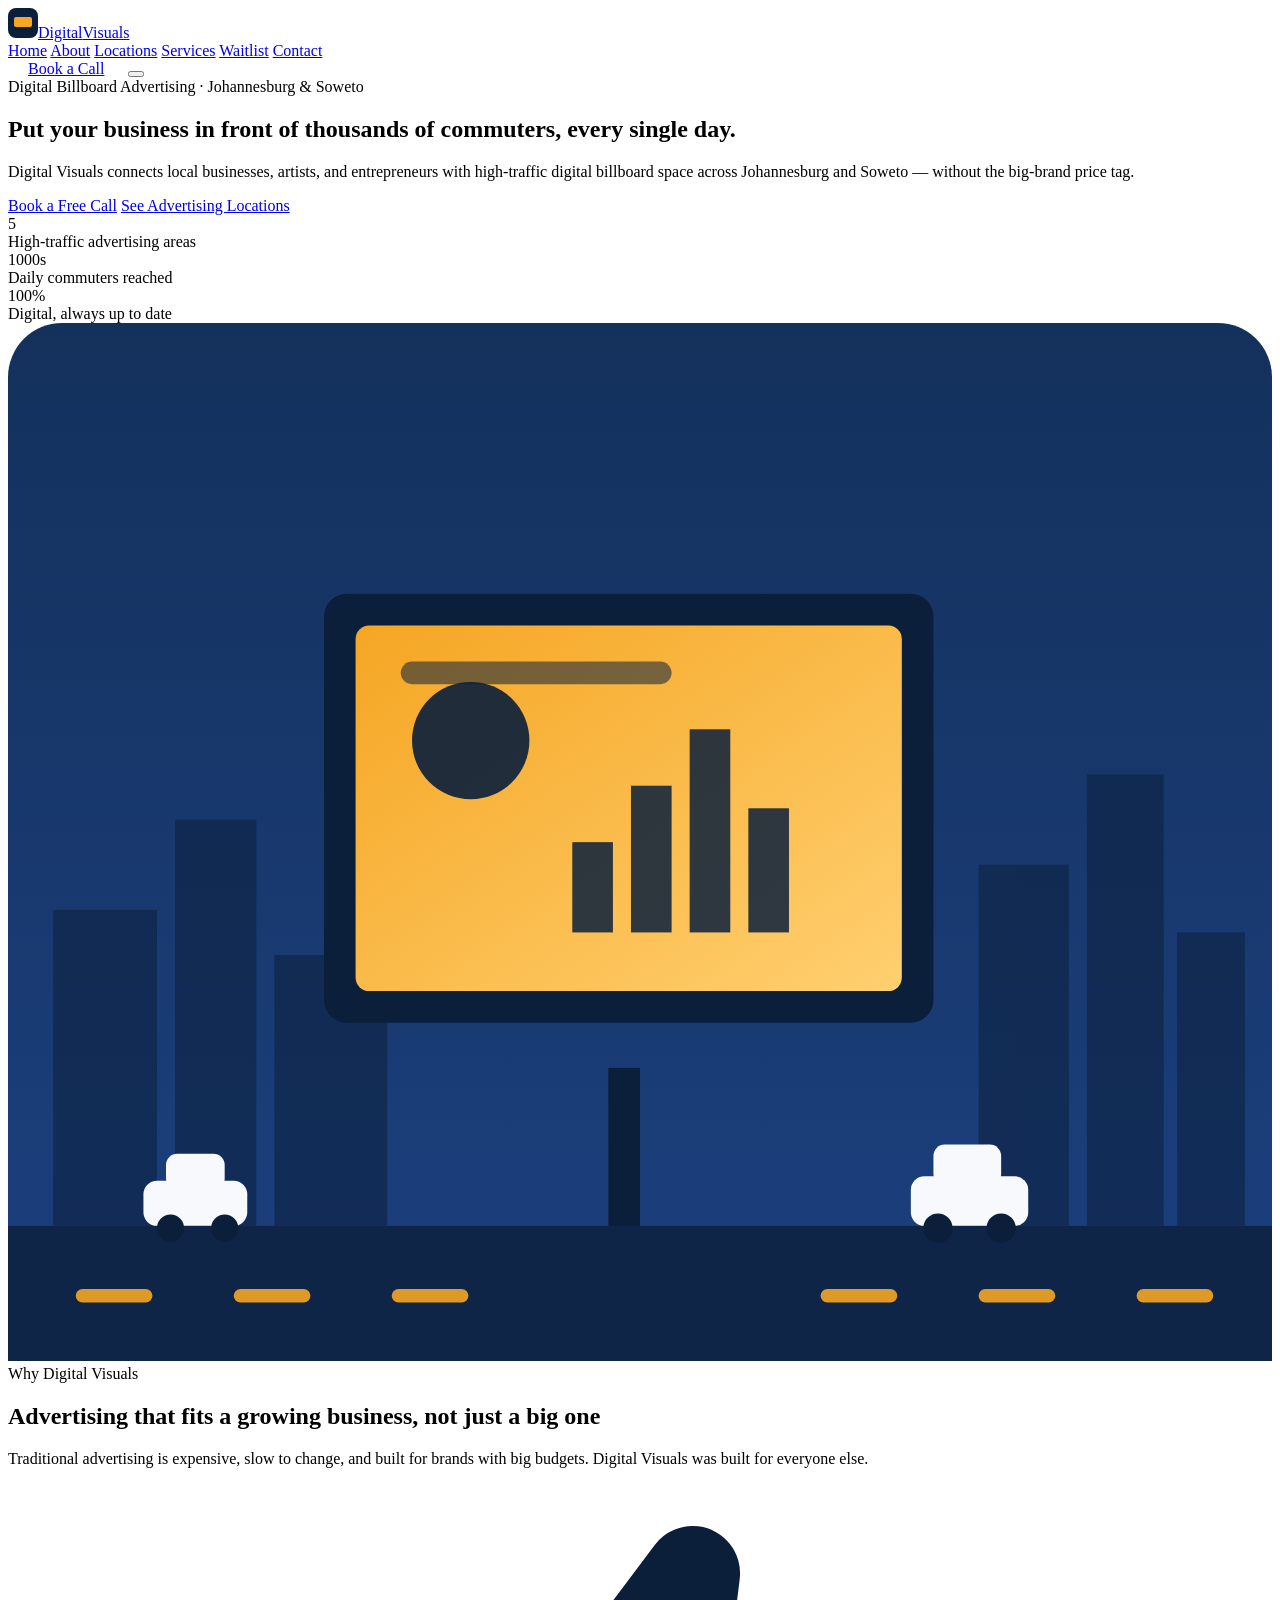
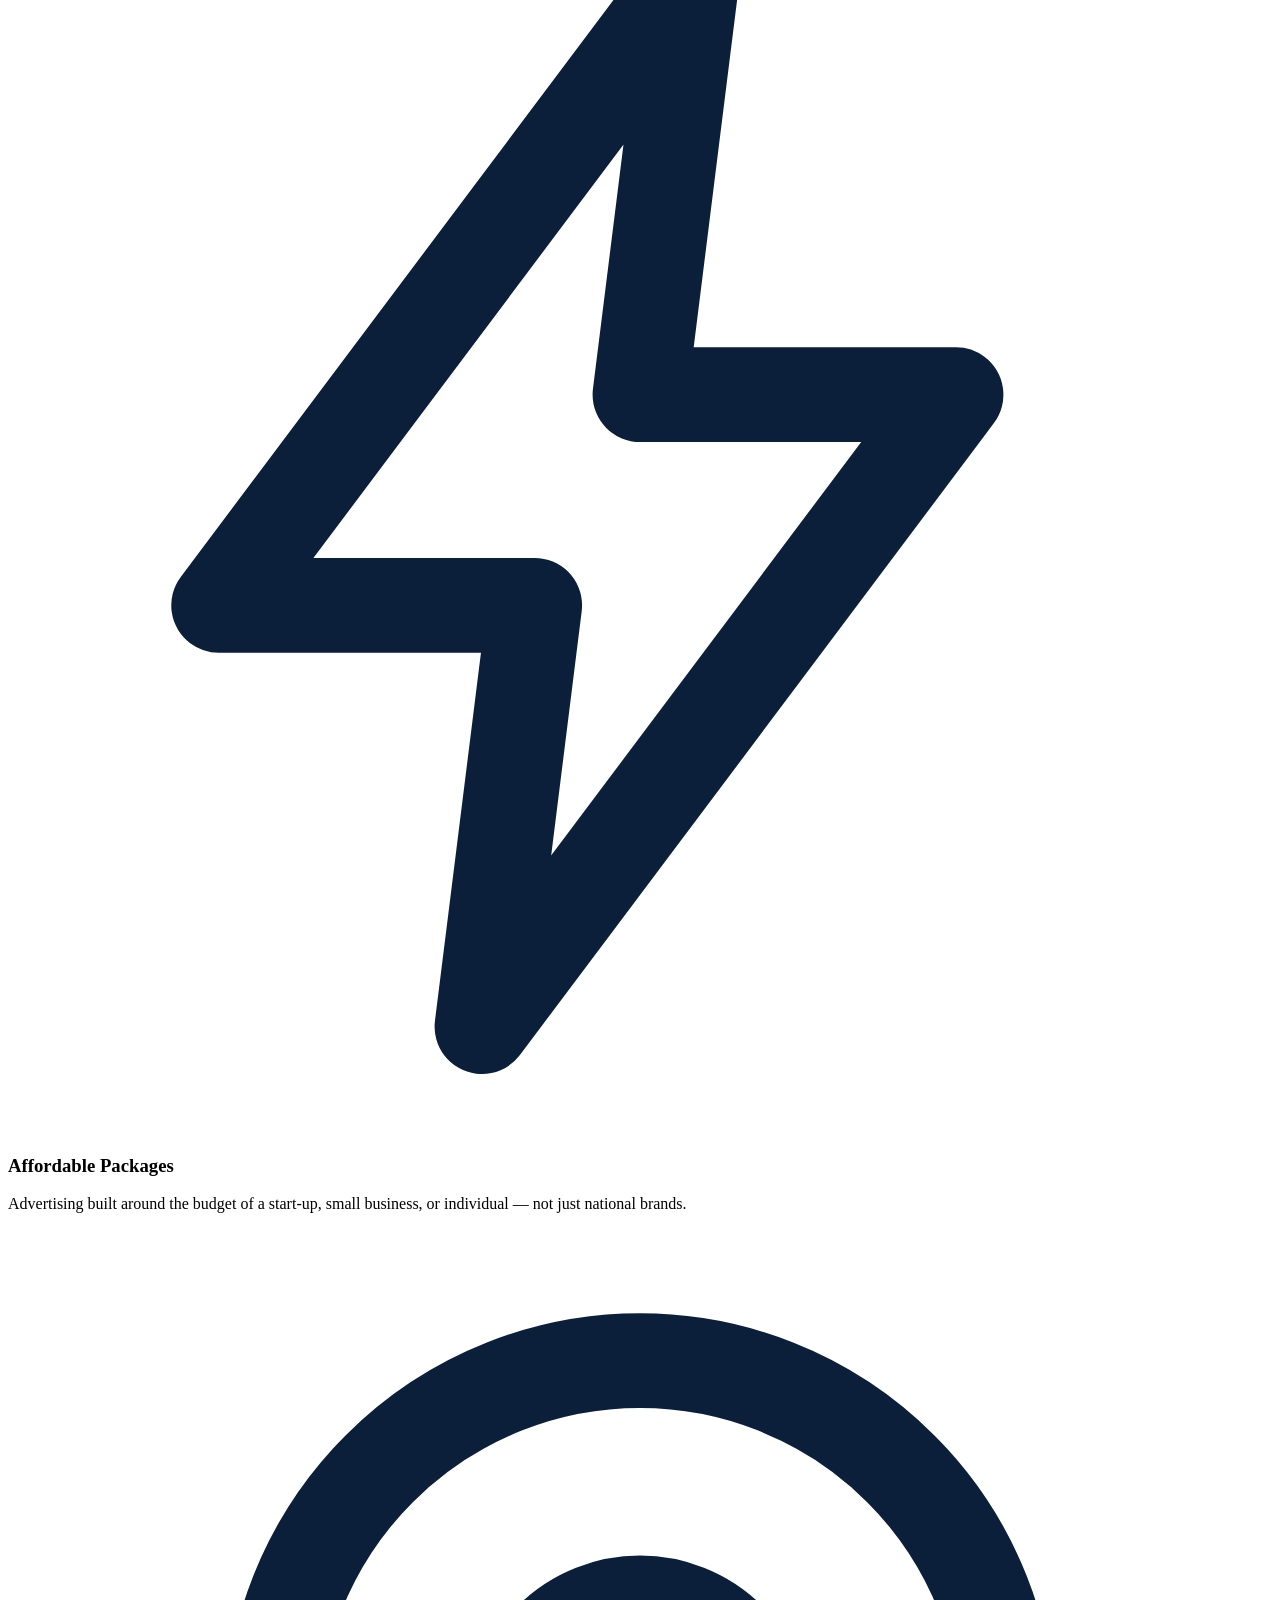
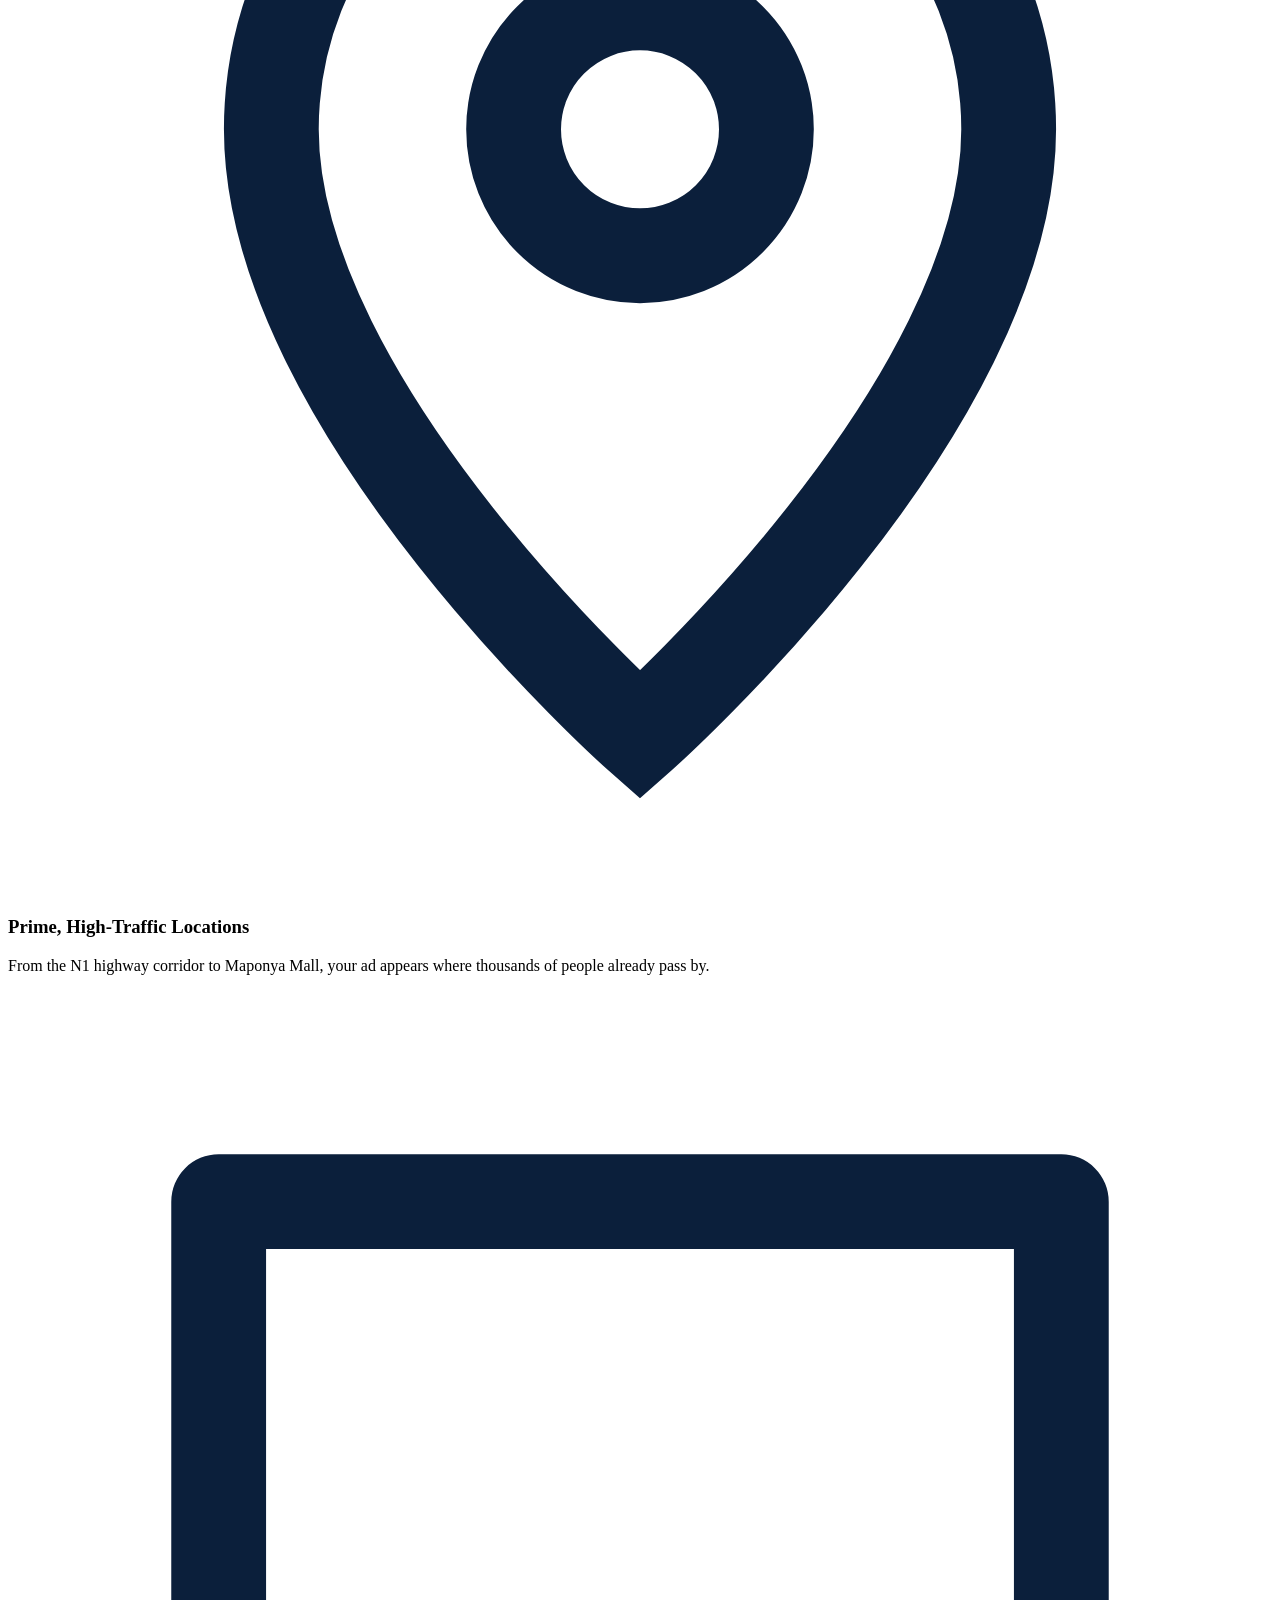
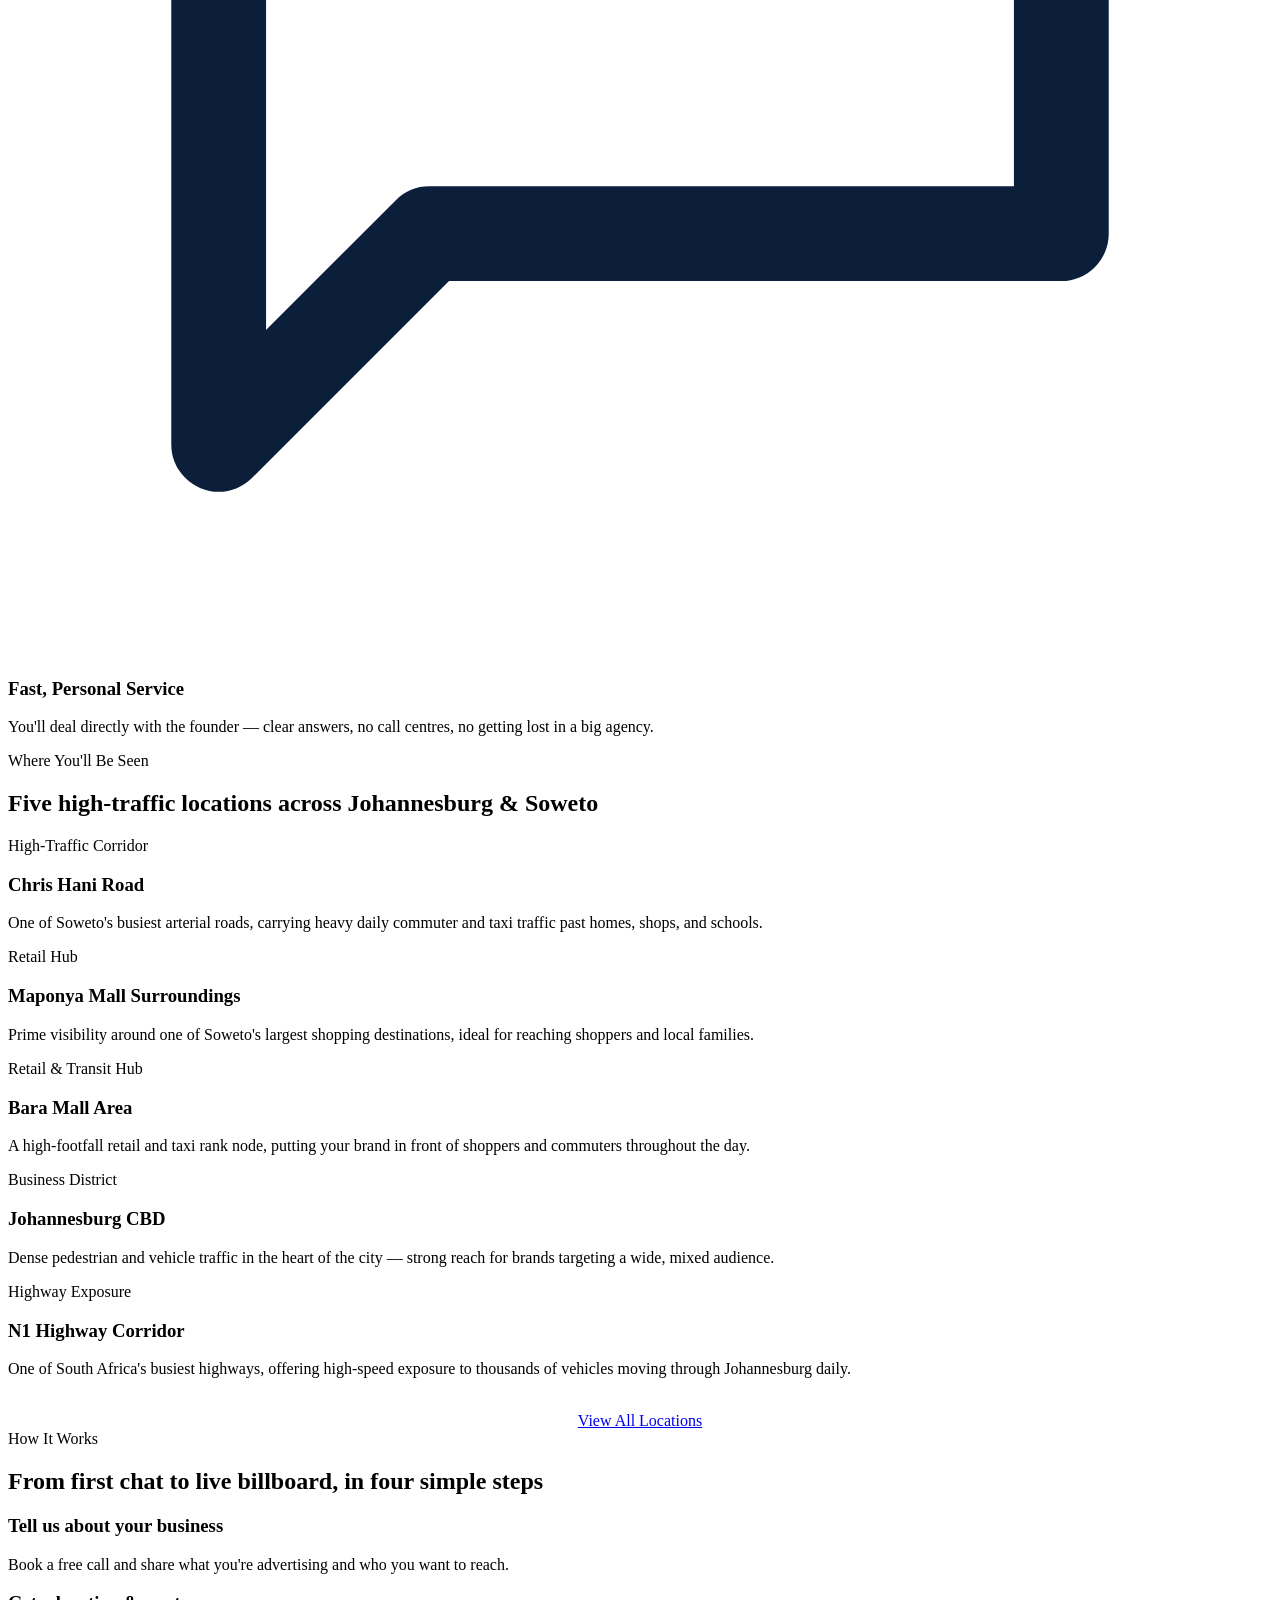
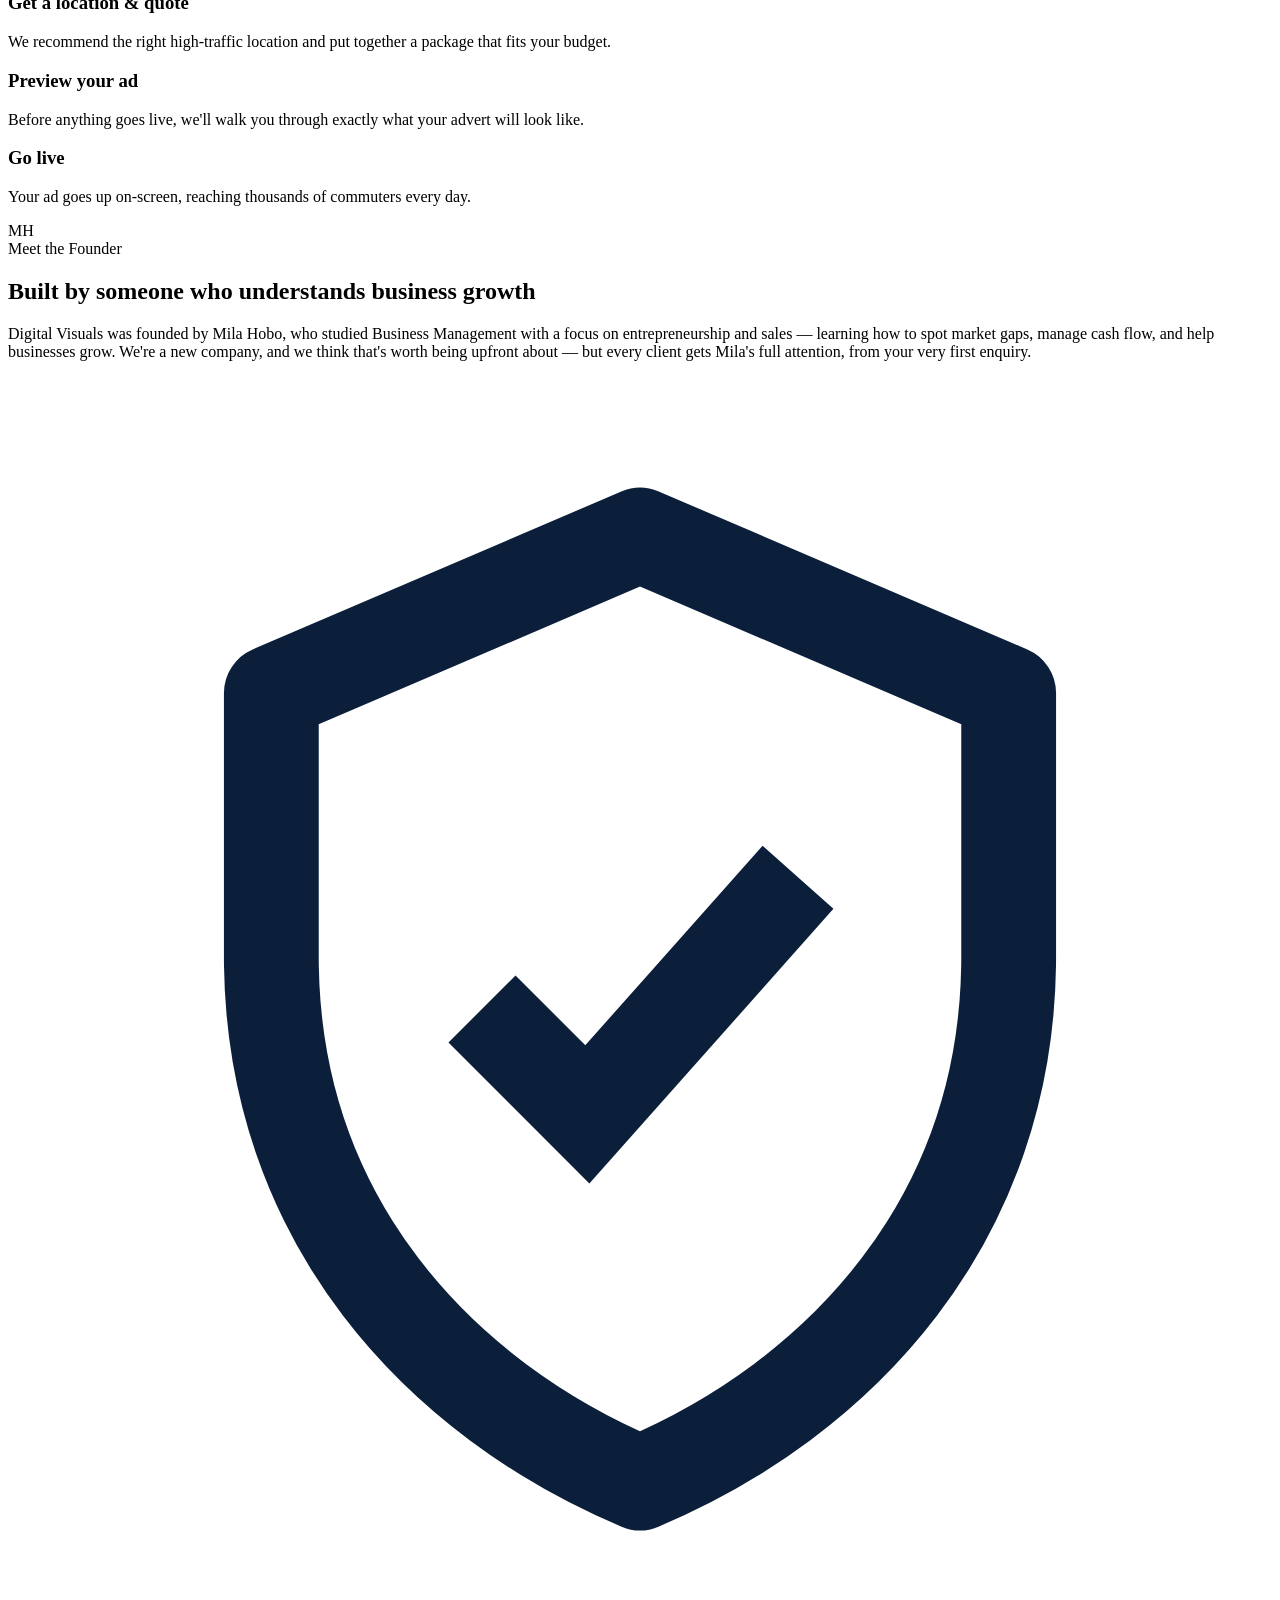
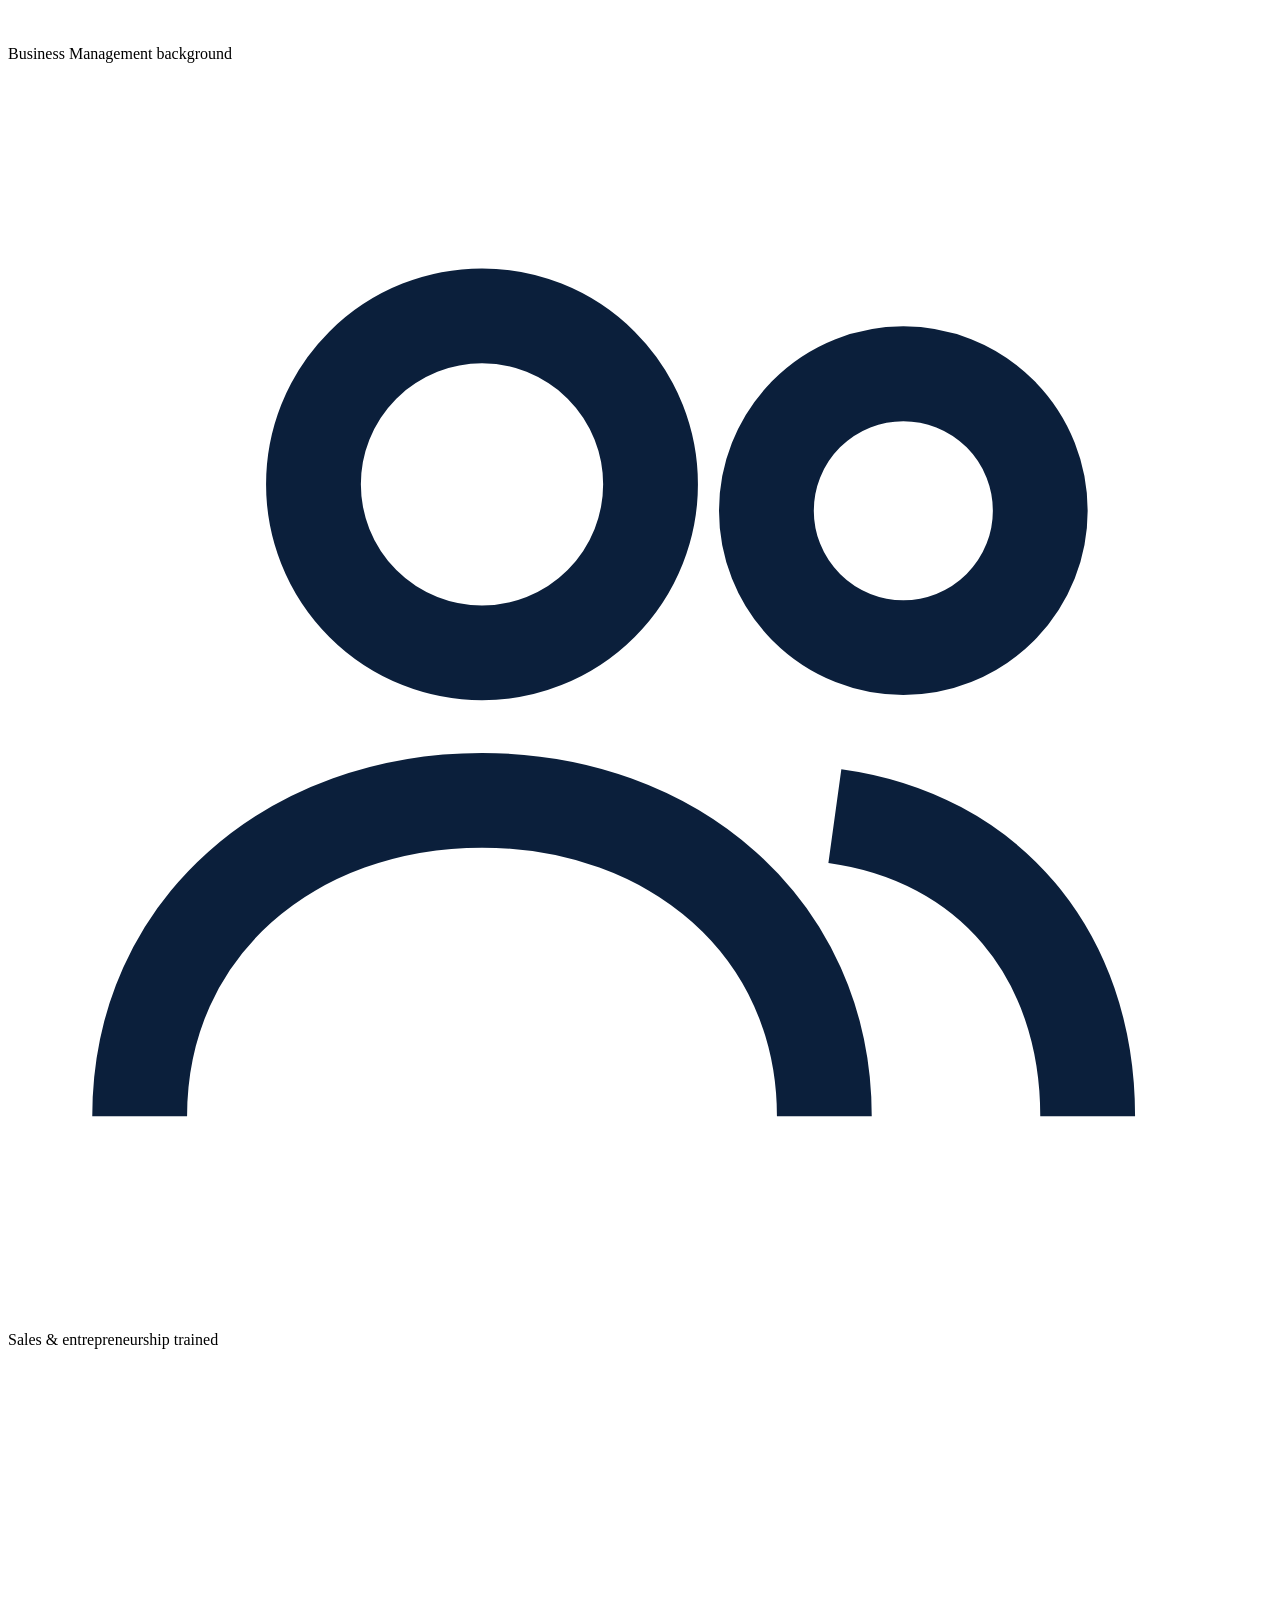
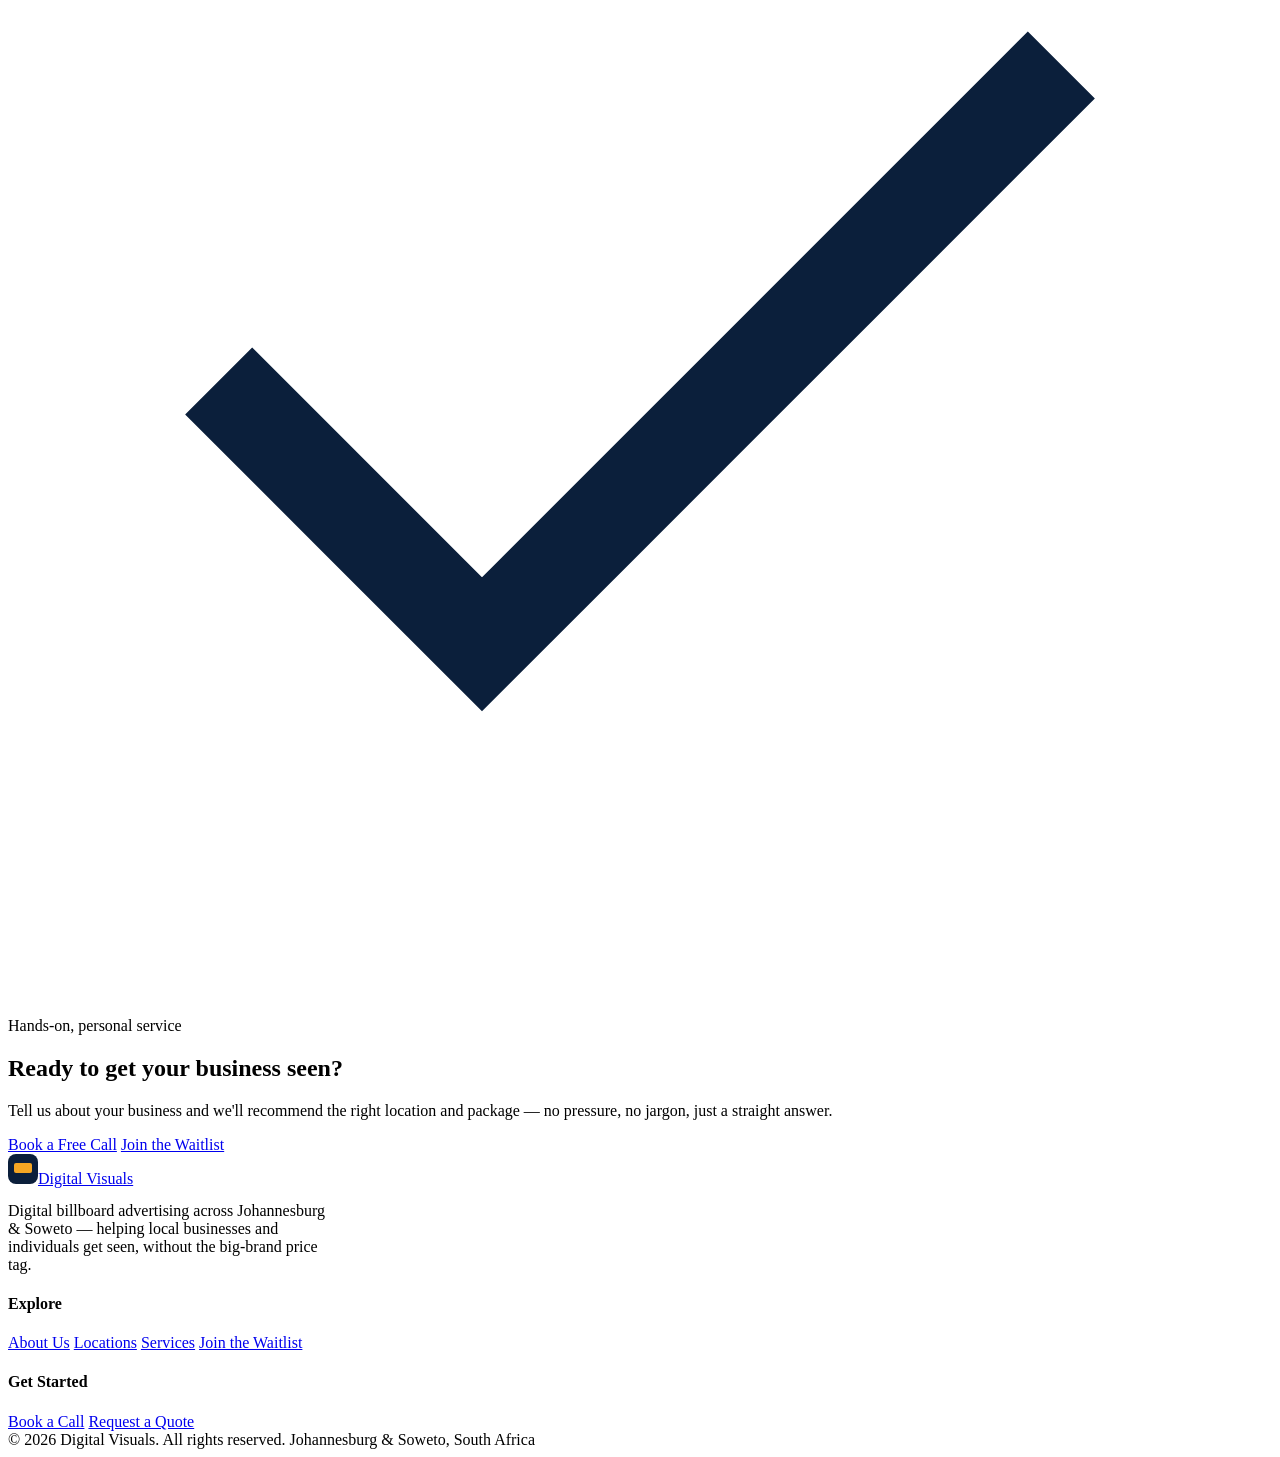
==== index.html @ 56a500f0 "Add files via upload" ====
<!DOCTYPE html>
<html lang="en">
<head>
<meta charset="UTF-8" />
<meta name="viewport" content="width=device-width, initial-scale=1.0" />
<title>Digital Visuals | Digital Billboard Advertising in Johannesburg & Soweto</title>
<meta name="description" content="Digital Visuals connects local businesses, artists, and entrepreneurs with high-traffic digital billboard advertising across Johannesburg and Soweto — at prices that make sense for a business just starting out." />
<meta property="og:title" content="Digital Visuals | Digital Billboard Advertising in Johannesburg & Soweto" />
<meta property="og:description" content="Digital Visuals connects local businesses, artists, and entrepreneurs with high-traffic digital billboard advertising across Johannesburg and Soweto — at prices that make sense for a business just starting out." />
<link rel="preconnect" href="https://fonts.googleapis.com">
<link rel="preconnect" href="https://fonts.gstatic.com" crossorigin>
<link href="https://fonts.googleapis.com/css2?family=Inter:wght@400;500;600;700&family=Poppins:wght@600;700&display=swap" rel="stylesheet">
<link rel="stylesheet" href="assets/style.css" />
<link rel="icon" href="data:image/svg+xml,%3Csvg%20xmlns%3D%22http%3A%2F%2Fwww.w3.org%2F2000%2Fsvg%22%20viewBox%3D%220%200%2030%2030%22%3E%3Crect%20width%3D%2230%22%20height%3D%2230%22%20rx%3D%228%22%20fill%3D%22%25230b1f3b%22%2F%3E%3Crect%20x%3D%226%22%20y%3D%229%22%20width%3D%2218%22%20height%3D%2210%22%20rx%3D%222%22%20fill%3D%22%2523f5a623%22%2F%3E%3C%2Fsvg%3E" />
</head>
<body>

<header class="site-header">
  <div class="nav-wrap">
    <a href="index.html" class="logo"><svg width="30" height="30" viewBox="0 0 30 30" fill="none"><rect width="30" height="30" rx="8" fill="#0b1f3b"/><rect x="6" y="9" width="18" height="10" rx="2" fill="#f5a623"/><rect x="12" y="21" width="6" height="2.4" rx="1.2" fill="#0b1f3b"/></svg><span class="logo-word">Digital<span>Visuals</span></span></a>
    <nav class="main-nav">
      <a href="index.html" class="active">Home</a>
<a href="about.html">About</a>
<a href="locations.html">Locations</a>
<a href="services.html">Services</a>
<a href="reserve.html">Waitlist</a>
<a href="contact.html">Contact</a>
    </nav>
    <div class="nav-cta">
      <a href="contact.html" class="btn btn-navy btn-primary-desktop" style="padding:10px 20px;">Book a Call</a>
      <button class="nav-toggle" aria-label="Toggle menu"><span></span><span></span><span></span></button>
    </div>
  </div>
</header>

<section class="hero container">
  <div>
    <span class="eyebrow">Digital Billboard Advertising · Johannesburg &amp; Soweto</span>
    <h1>Put your business in front of thousands of commuters, every single day.</h1>
    <p class="lead">Digital Visuals connects local businesses, artists, and entrepreneurs with high-traffic digital billboard space across Johannesburg and Soweto — without the big-brand price tag.</p>
    <div class="btn-row">
      <a href="contact.html" class="btn btn-primary">Book a Free Call</a>
      <a href="locations.html" class="btn btn-navy">See Advertising Locations</a>
    </div>
    <div class="stat-row">
      <div class="stat"><div class="num">5</div><div class="label">High-traffic advertising areas</div></div>
      <div class="stat"><div class="num">1000s</div><div class="label">Daily commuters reached</div></div>
      <div class="stat"><div class="num">100%</div><div class="label">Digital, always up to date</div></div>
    </div>
  </div>
  <div class="hero-art">
<svg viewBox="0 0 560 460" xmlns="http://www.w3.org/2000/svg" role="img" aria-label="Illustration of a digital billboard beside a city road">
  <defs>
    <linearGradient id="sky" x1="0" y1="0" x2="0" y2="1">
      <stop offset="0%" stop-color="#14315c"/>
      <stop offset="100%" stop-color="#1c4080"/>
    </linearGradient>
    <linearGradient id="screen" x1="0" y1="0" x2="1" y2="1">
      <stop offset="0%" stop-color="#f5a623"/>
      <stop offset="100%" stop-color="#ffcf70"/>
    </linearGradient>
  </defs>
  <rect x="0" y="0" width="560" height="460" rx="24" fill="url(#sky)"/>
  <!-- skyline -->
  <g opacity="0.55" fill="#0b1f3b">
    <rect x="20" y="260" width="46" height="140"/>
    <rect x="74" y="220" width="36" height="180"/>
    <rect x="118" y="280" width="50" height="120"/>
    <rect x="430" y="240" width="40" height="160"/>
    <rect x="478" y="200" width="34" height="200"/>
    <rect x="518" y="270" width="30" height="130"/>
  </g>
  <!-- billboard pole -->
  <rect x="266" y="330" width="14" height="90" fill="#0b1f3b"/>
  <rect x="235" y="410" width="90" height="14" rx="4" fill="#0b1f3b"/>
  <!-- billboard frame -->
  <rect x="140" y="120" width="270" height="190" rx="10" fill="#0b1f3b"/>
  <rect x="154" y="134" width="242" height="162" rx="6" fill="url(#screen)"/>
  <!-- billboard content: simple bar chart + dot to suggest an ad -->
  <g>
    <circle cx="205" cy="185" r="26" fill="#0b1f3b" opacity="0.9"/>
    <rect x="250" y="230" width="18" height="40" fill="#0b1f3b" opacity="0.85"/>
    <rect x="276" y="205" width="18" height="65" fill="#0b1f3b" opacity="0.85"/>
    <rect x="302" y="180" width="18" height="90" fill="#0b1f3b" opacity="0.85"/>
    <rect x="328" y="215" width="18" height="55" fill="#0b1f3b" opacity="0.85"/>
    <rect x="174" y="150" width="120" height="10" rx="5" fill="#0b1f3b" opacity="0.55"/>
  </g>
  <!-- road -->
  <rect x="0" y="400" width="560" height="60" fill="#0e2547"/>
  <g fill="#f5a623" opacity="0.9">
    <rect x="30" y="428" width="34" height="6" rx="3"/>
    <rect x="100" y="428" width="34" height="6" rx="3"/>
    <rect x="170" y="428" width="34" height="6" rx="3"/>
    <rect x="360" y="428" width="34" height="6" rx="3"/>
    <rect x="430" y="428" width="34" height="6" rx="3"/>
    <rect x="500" y="428" width="34" height="6" rx="3"/>
  </g>
  <!-- cars -->
  <g fill="#f7f9fc">
    <rect x="60" y="380" width="46" height="20" rx="6"/>
    <rect x="70" y="368" width="26" height="16" rx="5"/>
    <circle cx="72" cy="401" r="6" fill="#0b1f3b"/>
    <circle cx="96" cy="401" r="6" fill="#0b1f3b"/>
  </g>
  <g fill="#f7f9fc">
    <rect x="400" y="378" width="52" height="22" rx="6"/>
    <rect x="410" y="364" width="30" height="18" rx="5"/>
    <circle cx="412" cy="401" r="6.5" fill="#0b1f3b"/>
    <circle cx="440" cy="401" r="6.5" fill="#0b1f3b"/>
  </g>
</svg></div>
</section>

<section class="section section-alt">
  <div class="container">
    <div class="section-head">
      <span class="eyebrow">Why Digital Visuals</span>
      <h2>Advertising that fits a growing business, not just a big one</h2>
      <p class="lead" style="margin:0 auto;">Traditional advertising is expensive, slow to change, and built for brands with big budgets. Digital Visuals was built for everyone else.</p>
    </div>
    <div class="grid grid-3">
      <div class="card">
        <div class="icon-badge"><svg viewBox="0 0 24 24" fill="none" stroke="#0b1f3b" stroke-width="1.8"><path d="M13 2 4 14h6l-1 8 9-12h-6l1-8Z" stroke-linejoin="round"/></svg></div>
        <h3>Affordable Packages</h3>
        <p>Advertising built around the budget of a start-up, small business, or individual — not just national brands.</p>
      </div>
      <div class="card">
        <div class="icon-badge"><svg viewBox="0 0 24 24" fill="none" stroke="#0b1f3b" stroke-width="1.8"><path d="M12 21s-7-6.2-7-11.5A7 7 0 0 1 19 9.5C19 14.8 12 21 12 21Z"/><circle cx="12" cy="9.5" r="2.4"/></svg></div>
        <h3>Prime, High-Traffic Locations</h3>
        <p>From the N1 highway corridor to Maponya Mall, your ad appears where thousands of people already pass by.</p>
      </div>
      <div class="card">
        <div class="icon-badge"><svg viewBox="0 0 24 24" fill="none" stroke="#0b1f3b" stroke-width="1.8"><path d="M4 4h16v12H8l-4 4V4Z" stroke-linejoin="round"/></svg></div>
        <h3>Fast, Personal Service</h3>
        <p>You'll deal directly with the founder — clear answers, no call centres, no getting lost in a big agency.</p>
      </div>
    </div>
  </div>
</section>

<section class="section">
  <div class="container">
    <div class="section-head left">
      <span class="eyebrow">Where You'll Be Seen</span>
      <h2>Five high-traffic locations across Johannesburg &amp; Soweto</h2>
    </div>
    <div class="grid grid-3">
    <div class="card location-card">
        <span class="tag">High-Traffic Corridor</span>
        <h3>Chris Hani Road</h3>
        <p>One of Soweto's busiest arterial roads, carrying heavy daily commuter and taxi traffic past homes, shops, and schools.</p>
        
      </div>
<div class="card location-card">
        <span class="tag">Retail Hub</span>
        <h3>Maponya Mall Surroundings</h3>
        <p>Prime visibility around one of Soweto's largest shopping destinations, ideal for reaching shoppers and local families.</p>
        
      </div>
<div class="card location-card">
        <span class="tag">Retail & Transit Hub</span>
        <h3>Bara Mall Area</h3>
        <p>A high-footfall retail and taxi rank node, putting your brand in front of shoppers and commuters throughout the day.</p>
        
      </div>
<div class="card location-card">
        <span class="tag">Business District</span>
        <h3>Johannesburg CBD</h3>
        <p>Dense pedestrian and vehicle traffic in the heart of the city — strong reach for brands targeting a wide, mixed audience.</p>
        
      </div>
<div class="card location-card">
        <span class="tag">Highway Exposure</span>
        <h3>N1 Highway Corridor</h3>
        <p>One of South Africa's busiest highways, offering high-speed exposure to thousands of vehicles moving through Johannesburg daily.</p>
        
      </div>
  </div>
    <div style="text-align:center;margin-top:34px;">
      <a href="locations.html" class="btn btn-navy">View All Locations</a>
    </div>
  </div>
</section>

<section class="section section-alt">
  <div class="container">
    <div class="section-head">
      <span class="eyebrow">How It Works</span>
      <h2>From first chat to live billboard, in four simple steps</h2>
    </div>
    <div class="steps">
      <div class="step"><div class="step-num"></div><h3>Tell us about your business</h3><p>Book a free call and share what you're advertising and who you want to reach.</p></div>
      <div class="step"><div class="step-num"></div><h3>Get a location &amp; quote</h3><p>We recommend the right high-traffic location and put together a package that fits your budget.</p></div>
      <div class="step"><div class="step-num"></div><h3>Preview your ad</h3><p>Before anything goes live, we'll walk you through exactly what your advert will look like.</p></div>
      <div class="step"><div class="step-num"></div><h3>Go live</h3><p>Your ad goes up on-screen, reaching thousands of commuters every day.</p></div>
    </div>
  </div>
</section>

<section class="section">
  <div class="container">
    <div class="founder-block">
      <div class="founder-avatar">MH</div>
      <div>
        <span class="eyebrow">Meet the Founder</span>
        <h2>Built by someone who understands business growth</h2>
        <p>Digital Visuals was founded by Mila Hobo, who studied Business Management with a focus on entrepreneurship and sales — learning how to spot market gaps, manage cash flow, and help businesses grow. We're a new company, and we think that's worth being upfront about — but every client gets Mila's full attention, from your very first enquiry.</p>
        <div class="badge-list">
          <div class="badge-item"><div class="icon-badge"><svg viewBox="0 0 24 24" fill="none" stroke="#0b1f3b" stroke-width="1.8"><path d="M12 3l7 3v5c0 5-3.2 8.4-7 10-3.8-1.6-7-5-7-10V6l7-3Z" stroke-linejoin="round"/><path d="M9 12l2 2 4-4.5"/></svg></div> Business Management background</div>
          <div class="badge-item"><div class="icon-badge"><svg viewBox="0 0 24 24" fill="none" stroke="#0b1f3b" stroke-width="1.8"><circle cx="9" cy="8" r="3.2"/><path d="M2.5 20c0-3.6 2.9-6 6.5-6s6.5 2.4 6.5 6"/><circle cx="17" cy="8.5" r="2.6"/><path d="M15.7 14.3c2.9.4 4.8 2.6 4.8 5.7"/></svg></div> Sales &amp; entrepreneurship trained</div>
          <div class="badge-item"><div class="icon-badge"><svg viewBox="0 0 24 24" fill="none" stroke="#0b1f3b" stroke-width="1.8"><path d="M20 6 9 17l-5-5"/></svg></div> Hands-on, personal service</div>
        </div>
      </div>
    </div>
  </div>
</section>


<section class="section">
  <div class="container">
    <div class="cta-banner">
      <h2>Ready to get your business seen?</h2>
      <p>Tell us about your business and we'll recommend the right location and package — no pressure, no jargon, just a straight answer.</p>
      <div class="btn-row" style="justify-content:center;">
        <a href="contact.html" class="btn btn-primary">Book a Free Call</a>
        <a href="reserve.html" class="btn btn-outline">Join the Waitlist</a>
      </div>
    </div>
  </div>
</section>


<footer class="site-footer">
  <div class="container">
    <div class="footer-grid">
      <div>
        <a href="index.html" class="logo"><svg width="30" height="30" viewBox="0 0 30 30" fill="none"><rect width="30" height="30" rx="8" fill="#0b1f3b"/><rect x="6" y="9" width="18" height="10" rx="2" fill="#f5a623"/><rect x="12" y="21" width="6" height="2.4" rx="1.2" fill="#0b1f3b"/></svg><span class="logo-word">Digital Visuals</span></a>
        <p style="margin-top:14px;max-width:320px;">Digital billboard advertising across Johannesburg &amp; Soweto — helping local businesses and individuals get seen, without the big-brand price tag.</p>
      </div>
      <div>
        <h4>Explore</h4>
        <a href="about.html">About Us</a>
        <a href="locations.html">Locations</a>
        <a href="services.html">Services</a>
        <a href="reserve.html">Join the Waitlist</a>
      </div>
      <div>
        <h4>Get Started</h4>
        <a href="contact.html">Book a Call</a>
        <a href="contact.html">Request a Quote</a>
      </div>
    </div>
    <div class="footer-bottom">
      <span>&copy; <span id="year"></span> Digital Visuals. All rights reserved.</span>
      <span>Johannesburg &amp; Soweto, South Africa</span>
    </div>
  </div>
</footer>
<script>document.getElementById('year').textContent = new Date().getFullYear();</script>
<script src="assets/main.js"></script>
</body>
</html>
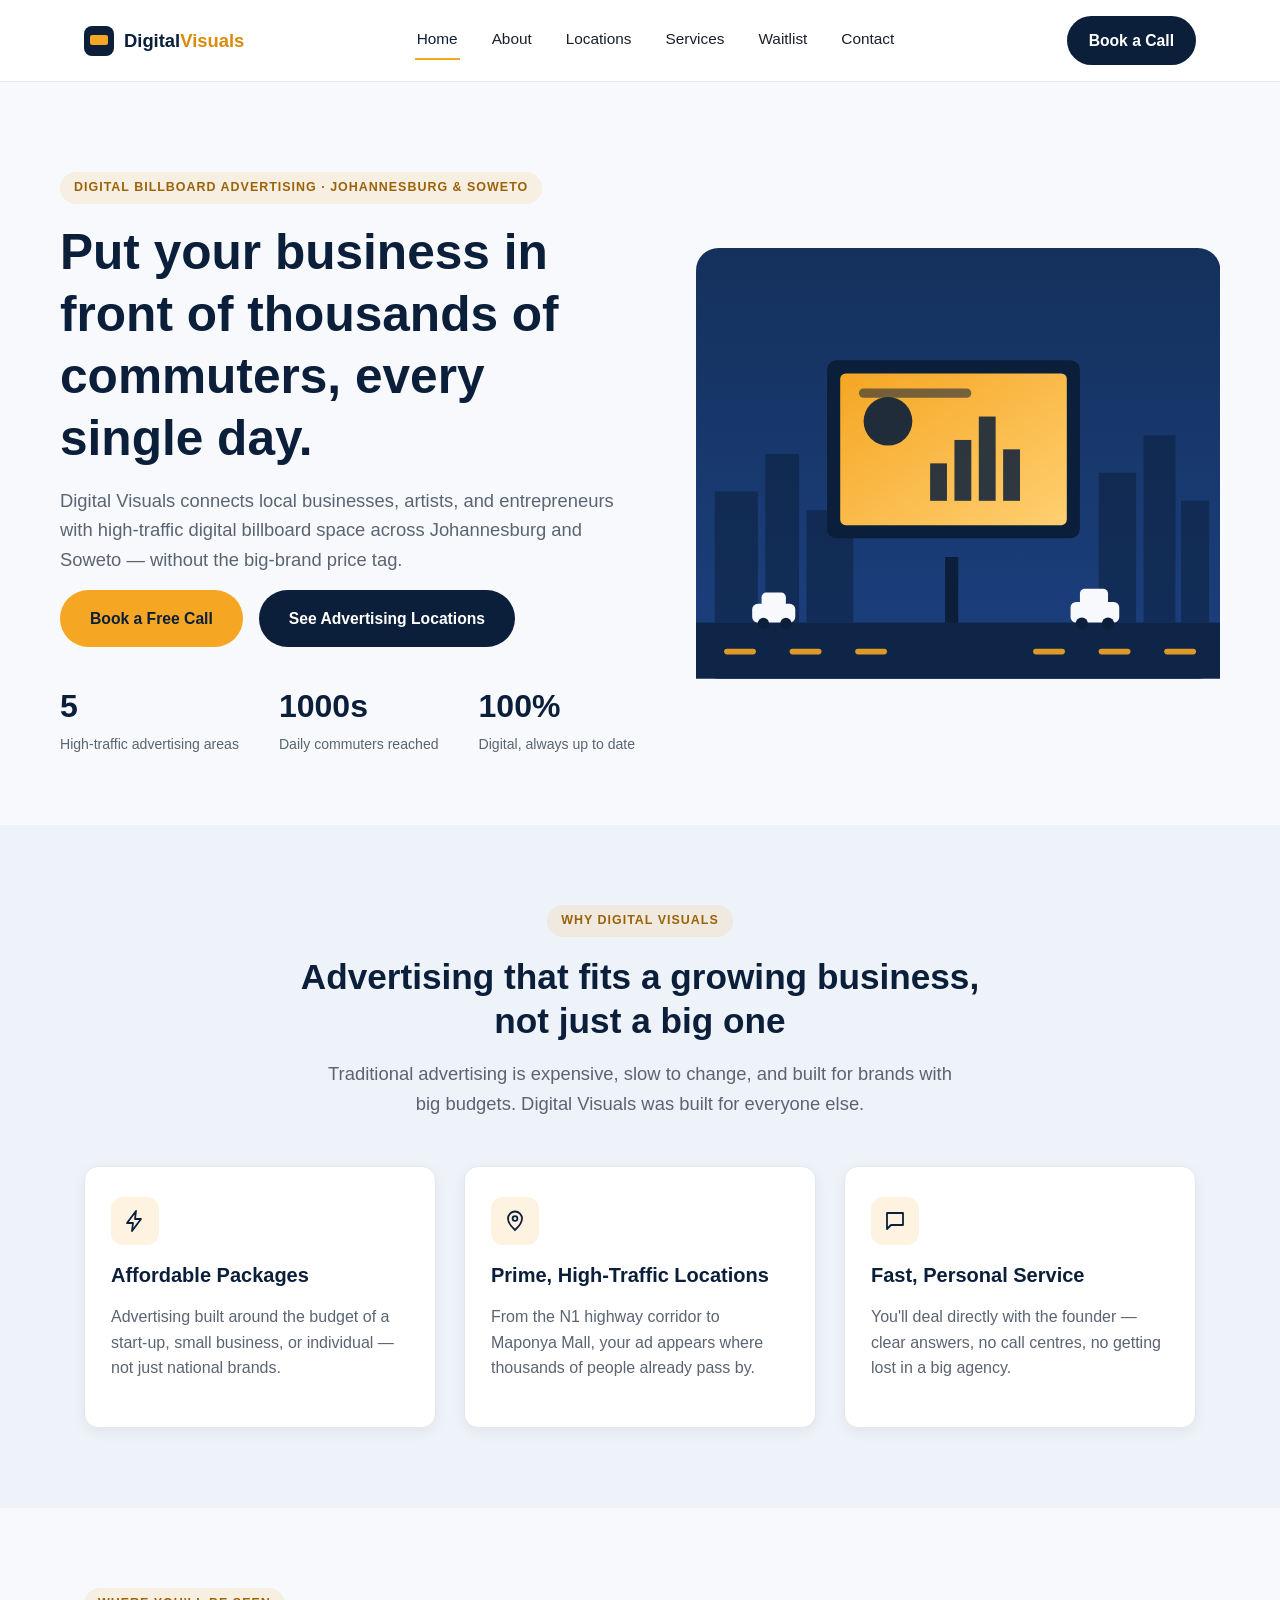
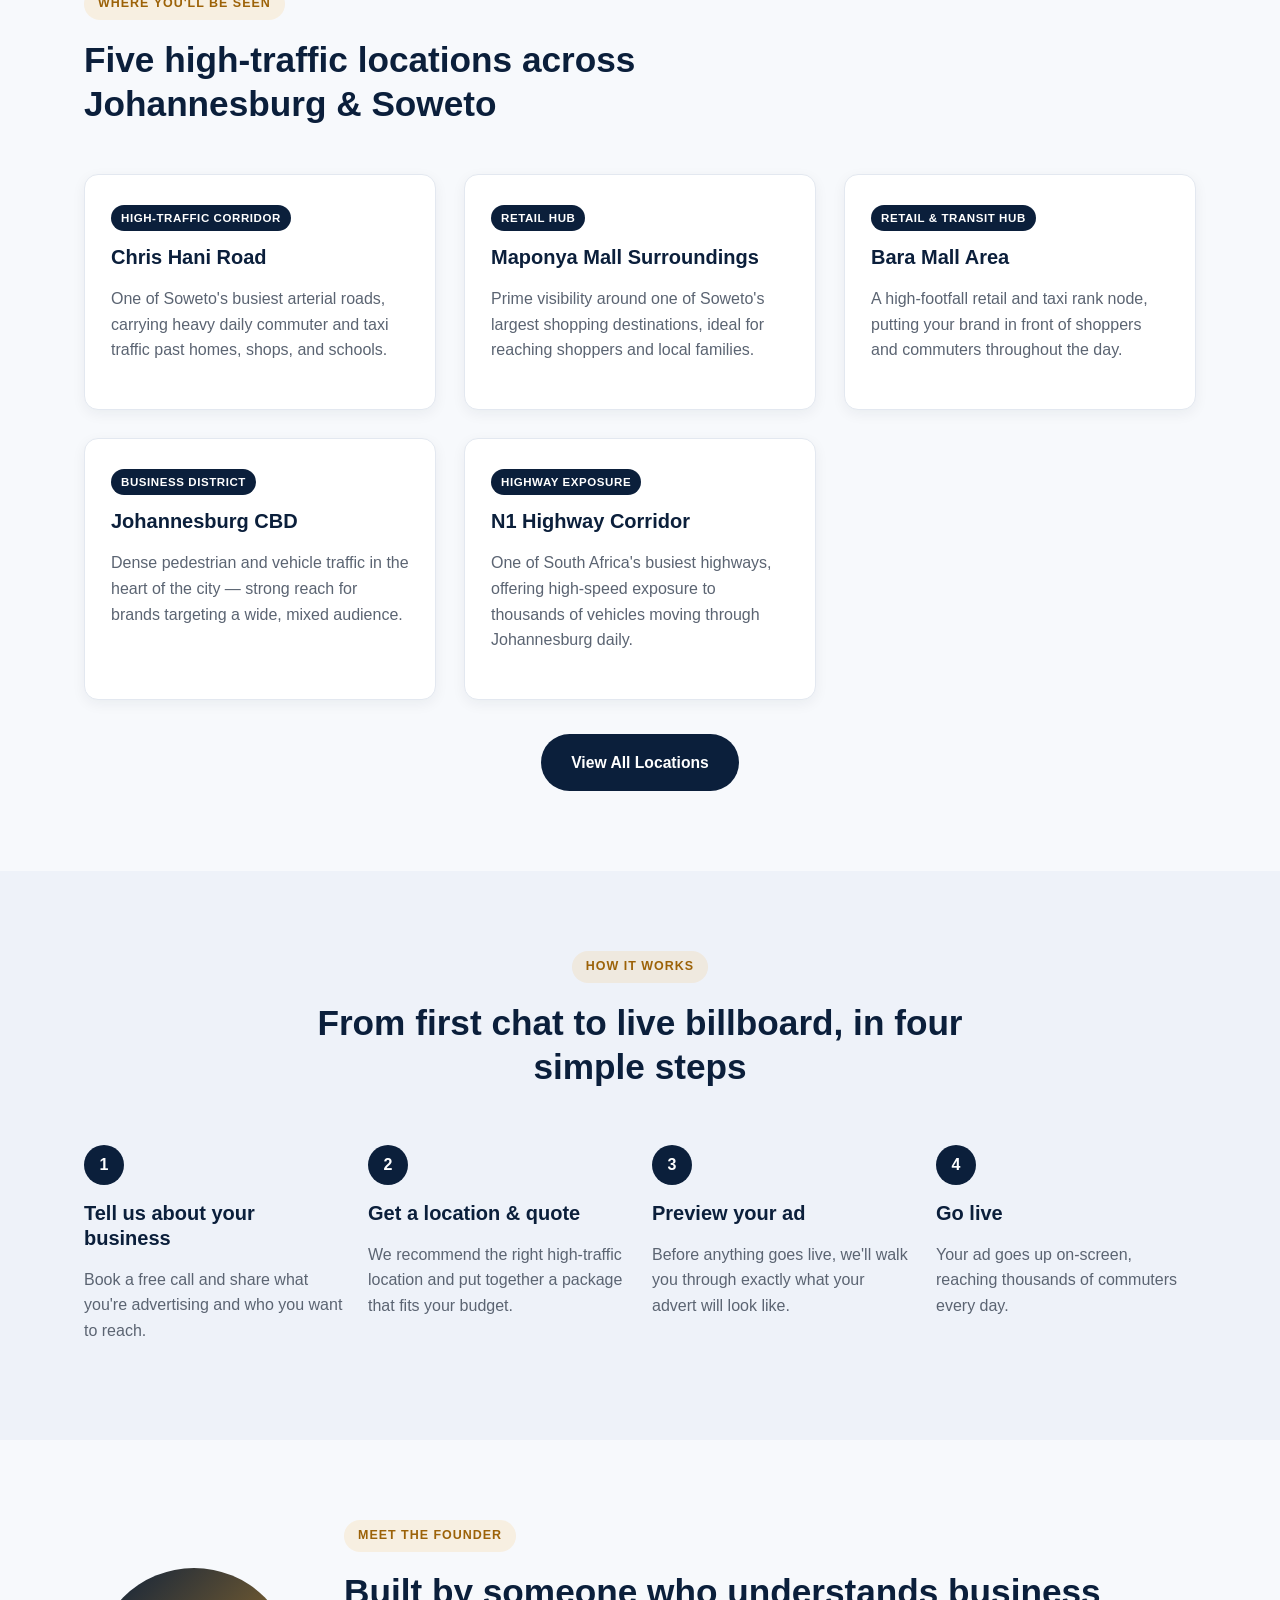
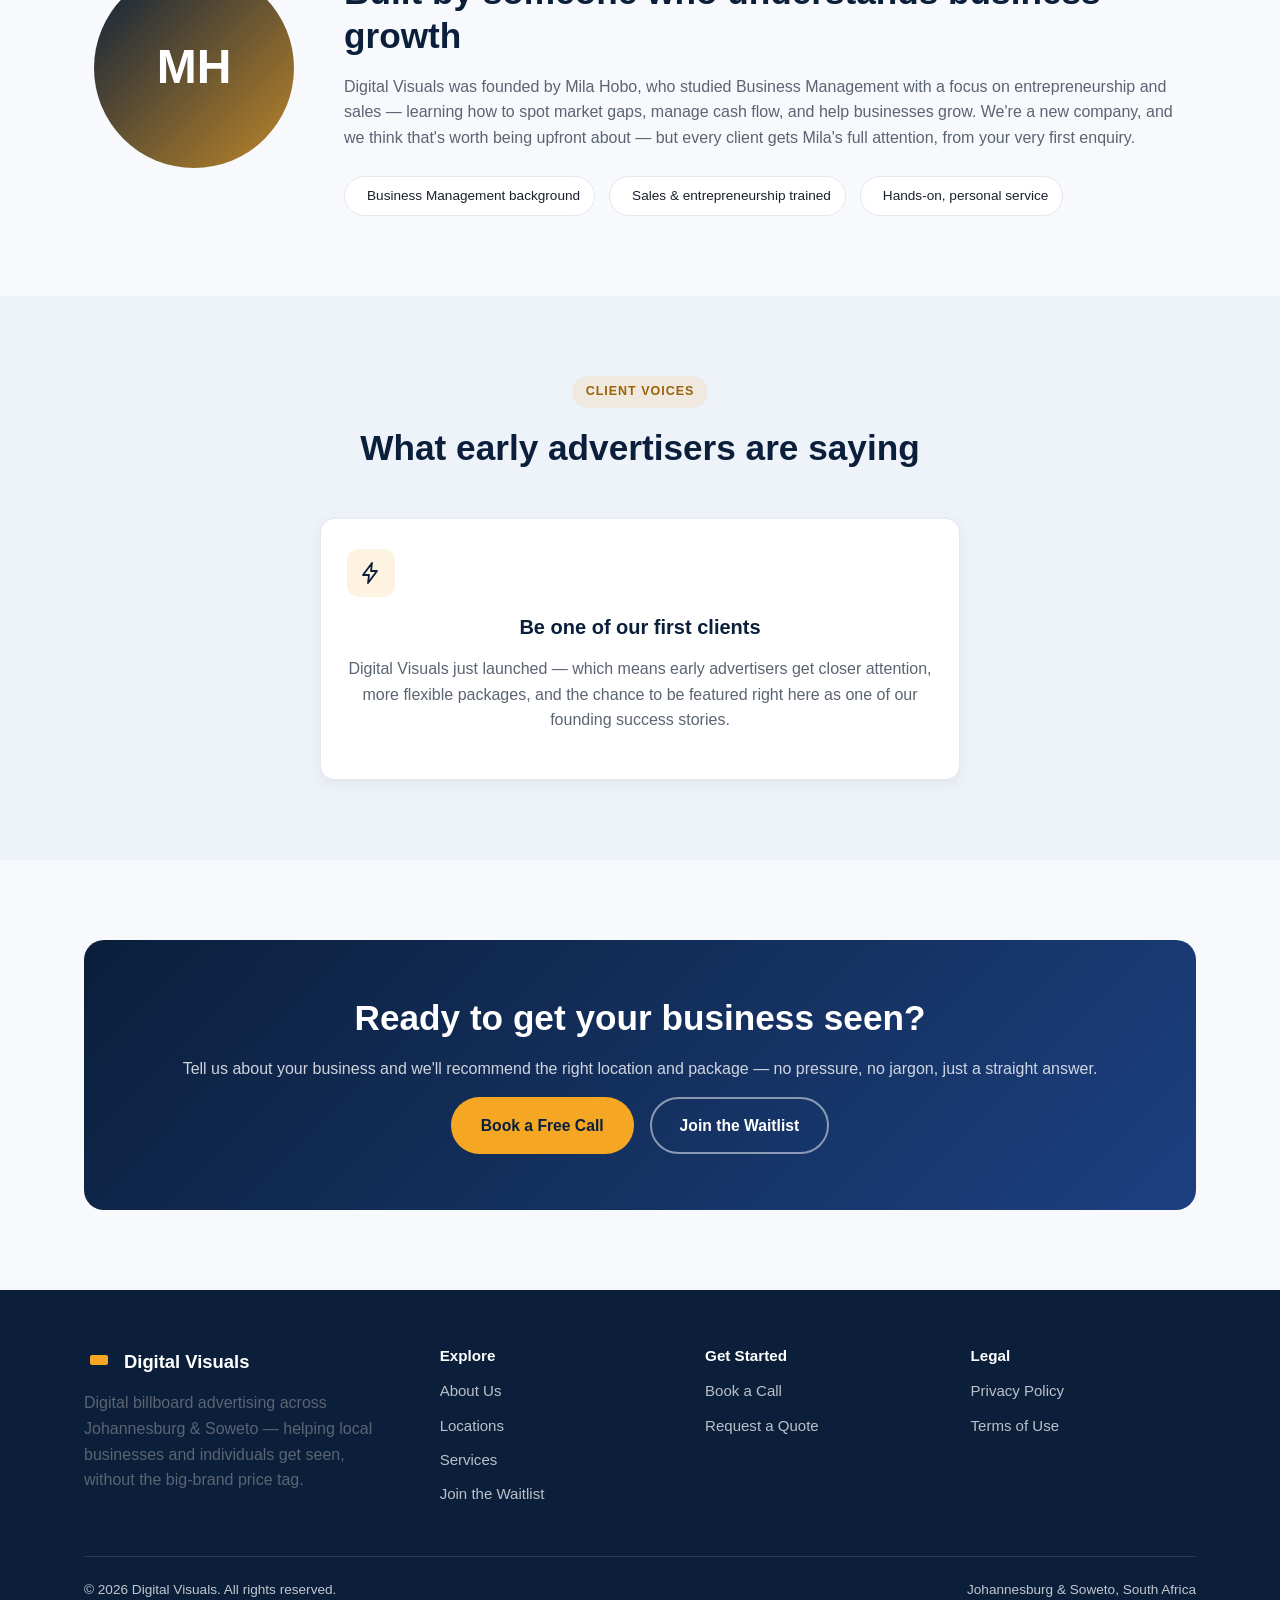
==== commit 017a962f: "Add files via upload" ====
--- a/index.html
+++ b/index.html
@@ -5,33 +5,50 @@
 <meta name="viewport" content="width=device-width, initial-scale=1.0" />
 <title>Digital Visuals | Digital Billboard Advertising in Johannesburg & Soweto</title>
 <meta name="description" content="Digital Visuals connects local businesses, artists, and entrepreneurs with high-traffic digital billboard advertising across Johannesburg and Soweto — at prices that make sense for a business just starting out." />
+<link rel="canonical" href="https://digital-visuals-jhb.netlify.app/index.html" />
+<meta name="theme-color" content="#0b1f3b" />
 <meta property="og:title" content="Digital Visuals | Digital Billboard Advertising in Johannesburg & Soweto" />
 <meta property="og:description" content="Digital Visuals connects local businesses, artists, and entrepreneurs with high-traffic digital billboard advertising across Johannesburg and Soweto — at prices that make sense for a business just starting out." />
+<meta property="og:type" content="website" />
+<meta property="og:url" content="https://digital-visuals-jhb.netlify.app/index.html" />
+<meta property="og:image" content="https://digital-visuals-jhb.netlify.app/assets/og-image.png" />
+<meta name="twitter:card" content="summary_large_image" />
+<meta name="twitter:title" content="Digital Visuals | Digital Billboard Advertising in Johannesburg & Soweto" />
+<meta name="twitter:description" content="Digital Visuals connects local businesses, artists, and entrepreneurs with high-traffic digital billboard advertising across Johannesburg and Soweto — at prices that make sense for a business just starting out." />
+<meta name="twitter:image" content="https://digital-visuals-jhb.netlify.app/assets/og-image.png" />
 <link rel="preconnect" href="https://fonts.googleapis.com">
 <link rel="preconnect" href="https://fonts.gstatic.com" crossorigin>
 <link href="https://fonts.googleapis.com/css2?family=Inter:wght@400;500;600;700&family=Poppins:wght@600;700&display=swap" rel="stylesheet">
 <link rel="stylesheet" href="assets/style.css" />
-<link rel="icon" href="data:image/svg+xml,%3Csvg%20xmlns%3D%22http%3A%2F%2Fwww.w3.org%2F2000%2Fsvg%22%20viewBox%3D%220%200%2030%2030%22%3E%3Crect%20width%3D%2230%22%20height%3D%2230%22%20rx%3D%228%22%20fill%3D%22%25230b1f3b%22%2F%3E%3Crect%20x%3D%226%22%20y%3D%229%22%20width%3D%2218%22%20height%3D%2210%22%20rx%3D%222%22%20fill%3D%22%2523f5a623%22%2F%3E%3C%2Fsvg%3E" />
+<link rel="icon" type="image/png" sizes="32x32" href="assets/favicon-32x32.png" />
+<link rel="icon" type="image/png" sizes="16x16" href="assets/favicon-16x16.png" />
+<link rel="apple-touch-icon" sizes="180x180" href="assets/apple-touch-icon.png" />
+<link rel="manifest" href="assets/site.webmanifest" />
+<script type="application/ld+json">{"@context":"https://schema.org","@type":"AdvertisingAgency","name":"Digital Visuals","description":"Digital billboard advertising across Johannesburg and Soweto, connecting local businesses and individuals with high-traffic advertising locations.","url":"https://digital-visuals-jhb.netlify.app","image":"https://digital-visuals-jhb.netlify.app/assets/og-image.png","areaServed":[{"@type":"City","name":"Johannesburg"},{"@type":"City","name":"Soweto"}],"address":{"@type":"PostalAddress","addressLocality":"Johannesburg","addressRegion":"Gauteng","addressCountry":"ZA"}}</script>
 </head>
 <body>
 
+<a href="#main" class="skip-link">Skip to content</a>
 <header class="site-header">
   <div class="nav-wrap">
-    <a href="index.html" class="logo"><svg width="30" height="30" viewBox="0 0 30 30" fill="none"><rect width="30" height="30" rx="8" fill="#0b1f3b"/><rect x="6" y="9" width="18" height="10" rx="2" fill="#f5a623"/><rect x="12" y="21" width="6" height="2.4" rx="1.2" fill="#0b1f3b"/></svg><span class="logo-word">Digital<span>Visuals</span></span></a>
-    <nav class="main-nav">
-      <a href="index.html" class="active">Home</a>
+    <a href="index.html" class="logo"><svg width="30" height="30" viewBox="0 0 30 30" fill="none" aria-hidden="true" focusable="false"><rect width="30" height="30" rx="8" fill="#0b1f3b"/><rect x="6" y="9" width="18" height="10" rx="2" fill="#f5a623"/><rect x="12" y="21" width="6" height="2.4" rx="1.2" fill="#0b1f3b"/></svg><span class="logo-word">Digital<span>Visuals</span></span></a>
+    <nav class="main-nav" id="primary-nav" aria-label="Primary">
+      <a href="index.html" class="active" aria-current="page">Home</a>
 <a href="about.html">About</a>
 <a href="locations.html">Locations</a>
 <a href="services.html">Services</a>
 <a href="reserve.html">Waitlist</a>
 <a href="contact.html">Contact</a>
+      <a href="contact.html" class="btn btn-primary nav-mobile-cta">Book a Call</a>
     </nav>
     <div class="nav-cta">
       <a href="contact.html" class="btn btn-navy btn-primary-desktop" style="padding:10px 20px;">Book a Call</a>
-      <button class="nav-toggle" aria-label="Toggle menu"><span></span><span></span><span></span></button>
+      <button class="nav-toggle" type="button" aria-label="Toggle menu" aria-expanded="false" aria-controls="primary-nav"><span></span><span></span><span></span></button>
     </div>
   </div>
 </header>
+<div class="nav-backdrop" hidden></div>
+<main id="main">
 
 <section class="hero container">
   <div>
@@ -120,17 +137,17 @@
     </div>
     <div class="grid grid-3">
       <div class="card">
-        <div class="icon-badge"><svg viewBox="0 0 24 24" fill="none" stroke="#0b1f3b" stroke-width="1.8"><path d="M13 2 4 14h6l-1 8 9-12h-6l1-8Z" stroke-linejoin="round"/></svg></div>
+        <div class="icon-badge" aria-hidden="true"><svg viewBox="0 0 24 24" fill="none" stroke="#0b1f3b" stroke-width="1.8"><path d="M13 2 4 14h6l-1 8 9-12h-6l1-8Z" stroke-linejoin="round"/></svg></div>
         <h3>Affordable Packages</h3>
         <p>Advertising built around the budget of a start-up, small business, or individual — not just national brands.</p>
       </div>
       <div class="card">
-        <div class="icon-badge"><svg viewBox="0 0 24 24" fill="none" stroke="#0b1f3b" stroke-width="1.8"><path d="M12 21s-7-6.2-7-11.5A7 7 0 0 1 19 9.5C19 14.8 12 21 12 21Z"/><circle cx="12" cy="9.5" r="2.4"/></svg></div>
+        <div class="icon-badge" aria-hidden="true"><svg viewBox="0 0 24 24" fill="none" stroke="#0b1f3b" stroke-width="1.8"><path d="M12 21s-7-6.2-7-11.5A7 7 0 0 1 19 9.5C19 14.8 12 21 12 21Z"/><circle cx="12" cy="9.5" r="2.4"/></svg></div>
         <h3>Prime, High-Traffic Locations</h3>
         <p>From the N1 highway corridor to Maponya Mall, your ad appears where thousands of people already pass by.</p>
       </div>
       <div class="card">
-        <div class="icon-badge"><svg viewBox="0 0 24 24" fill="none" stroke="#0b1f3b" stroke-width="1.8"><path d="M4 4h16v12H8l-4 4V4Z" stroke-linejoin="round"/></svg></div>
+        <div class="icon-badge" aria-hidden="true"><svg viewBox="0 0 24 24" fill="none" stroke="#0b1f3b" stroke-width="1.8"><path d="M4 4h16v12H8l-4 4V4Z" stroke-linejoin="round"/></svg></div>
         <h3>Fast, Personal Service</h3>
         <p>You'll deal directly with the founder — clear answers, no call centres, no getting lost in a big agency.</p>
       </div>
@@ -206,12 +223,27 @@
         <h2>Built by someone who understands business growth</h2>
         <p>Digital Visuals was founded by Mila Hobo, who studied Business Management with a focus on entrepreneurship and sales — learning how to spot market gaps, manage cash flow, and help businesses grow. We're a new company, and we think that's worth being upfront about — but every client gets Mila's full attention, from your very first enquiry.</p>
         <div class="badge-list">
-          <div class="badge-item"><div class="icon-badge"><svg viewBox="0 0 24 24" fill="none" stroke="#0b1f3b" stroke-width="1.8"><path d="M12 3l7 3v5c0 5-3.2 8.4-7 10-3.8-1.6-7-5-7-10V6l7-3Z" stroke-linejoin="round"/><path d="M9 12l2 2 4-4.5"/></svg></div> Business Management background</div>
-          <div class="badge-item"><div class="icon-badge"><svg viewBox="0 0 24 24" fill="none" stroke="#0b1f3b" stroke-width="1.8"><circle cx="9" cy="8" r="3.2"/><path d="M2.5 20c0-3.6 2.9-6 6.5-6s6.5 2.4 6.5 6"/><circle cx="17" cy="8.5" r="2.6"/><path d="M15.7 14.3c2.9.4 4.8 2.6 4.8 5.7"/></svg></div> Sales &amp; entrepreneurship trained</div>
-          <div class="badge-item"><div class="icon-badge"><svg viewBox="0 0 24 24" fill="none" stroke="#0b1f3b" stroke-width="1.8"><path d="M20 6 9 17l-5-5"/></svg></div> Hands-on, personal service</div>
+          <div class="badge-item"><div class="icon-badge" aria-hidden="true"><svg viewBox="0 0 24 24" fill="none" stroke="#0b1f3b" stroke-width="1.8"><path d="M12 3l7 3v5c0 5-3.2 8.4-7 10-3.8-1.6-7-5-7-10V6l7-3Z" stroke-linejoin="round"/><path d="M9 12l2 2 4-4.5"/></svg></div> Business Management background</div>
+          <div class="badge-item"><div class="icon-badge" aria-hidden="true"><svg viewBox="0 0 24 24" fill="none" stroke="#0b1f3b" stroke-width="1.8"><circle cx="9" cy="8" r="3.2"/><path d="M2.5 20c0-3.6 2.9-6 6.5-6s6.5 2.4 6.5 6"/><circle cx="17" cy="8.5" r="2.6"/><path d="M15.7 14.3c2.9.4 4.8 2.6 4.8 5.7"/></svg></div> Sales &amp; entrepreneurship trained</div>
+          <div class="badge-item"><div class="icon-badge" aria-hidden="true"><svg viewBox="0 0 24 24" fill="none" stroke="#0b1f3b" stroke-width="1.8"><path d="M20 6 9 17l-5-5"/></svg></div> Hands-on, personal service</div>
         </div>
       </div>
     </div>
+  </div>
+</section>
+
+<section class="section section-alt">
+  <div class="container">
+    <div class="section-head">
+      <span class="eyebrow">Client Voices</span>
+      <h2>What early advertisers are saying</h2>
+    </div>
+    
+<div class="card" style="max-width:640px;margin:0 auto;text-align:center;">
+  <div class="icon-badge" aria-hidden="true"><svg viewBox="0 0 24 24" fill="none" stroke="#0b1f3b" stroke-width="1.8"><path d="M13 2 4 14h6l-1 8 9-12h-6l1-8Z" stroke-linejoin="round"/></svg></div>
+  <h3>Be one of our first clients</h3>
+  <p>Digital Visuals just launched — which means early advertisers get closer attention, more flexible packages, and the chance to be featured right here as one of our founding success stories.</p>
+</div>
   </div>
 </section>
 
@@ -229,12 +261,13 @@
   </div>
 </section>
 
+</main>
 
 <footer class="site-footer">
   <div class="container">
     <div class="footer-grid">
       <div>
-        <a href="index.html" class="logo"><svg width="30" height="30" viewBox="0 0 30 30" fill="none"><rect width="30" height="30" rx="8" fill="#0b1f3b"/><rect x="6" y="9" width="18" height="10" rx="2" fill="#f5a623"/><rect x="12" y="21" width="6" height="2.4" rx="1.2" fill="#0b1f3b"/></svg><span class="logo-word">Digital Visuals</span></a>
+        <a href="index.html" class="logo"><svg width="30" height="30" viewBox="0 0 30 30" fill="none" aria-hidden="true" focusable="false"><rect width="30" height="30" rx="8" fill="#0b1f3b"/><rect x="6" y="9" width="18" height="10" rx="2" fill="#f5a623"/><rect x="12" y="21" width="6" height="2.4" rx="1.2" fill="#0b1f3b"/></svg><span class="logo-word">Digital Visuals</span></a>
         <p style="margin-top:14px;max-width:320px;">Digital billboard advertising across Johannesburg &amp; Soweto — helping local businesses and individuals get seen, without the big-brand price tag.</p>
       </div>
       <div>
@@ -249,6 +282,11 @@
         <a href="contact.html">Book a Call</a>
         <a href="contact.html">Request a Quote</a>
       </div>
+      <div>
+        <h4>Legal</h4>
+        <a href="privacy.html">Privacy Policy</a>
+        <a href="terms.html">Terms of Use</a>
+      </div>
     </div>
     <div class="footer-bottom">
       <span>&copy; <span id="year"></span> Digital Visuals. All rights reserved.</span>
--- a/assets/style.css
+++ b/assets/style.css
@@ -0,0 +1,505 @@
+/* ===== Digital Visuals — Design System ===== */
+:root {
+  --navy: #0b1f3b;
+  --navy-2: #14315c;
+  --navy-3: #1c4080;
+  --amber: #f5a623;
+  --amber-dark: #d98b0b;
+  --amber-text: #9c6208; /* darker than --amber-dark specifically for text-on-tint, meets WCAG AA */
+  --bg: #f7f9fc;
+  --bg-alt: #eef2f9;
+  --white: #ffffff;
+  --text: #1a1f2b;
+  --text-muted: #5b6472;
+  --border: #e3e8f0;
+  --error: #c22f2f;
+  --success: #1c6b45;
+  --radius: 14px;
+  --shadow: 0 10px 30px rgba(11, 31, 59, 0.08);
+  --shadow-sm: 0 4px 14px rgba(11, 31, 59, 0.06);
+  --max-w: 1160px;
+  /* Spacing scale */
+  --space-1: 4px;
+  --space-2: 8px;
+  --space-3: 12px;
+  --space-4: 16px;
+  --space-5: 24px;
+  --space-6: 32px;
+  --space-7: 48px;
+  --space-8: 80px;
+}
+
+* { box-sizing: border-box; }
+
+@media (prefers-reduced-motion: no-preference) {
+  html { scroll-behavior: smooth; }
+}
+
+/* ---- Accessibility: skip link + focus states ---- */
+.skip-link {
+  position: absolute;
+  left: -9999px;
+  top: 0;
+  background: var(--navy);
+  color: #fff;
+  padding: 12px 20px;
+  border-radius: 0 0 8px 0;
+  font-weight: 600;
+  z-index: 1000;
+}
+.skip-link:focus {
+  left: 0;
+}
+
+a:focus-visible,
+button:focus-visible,
+.btn:focus-visible,
+input:focus-visible,
+select:focus-visible,
+textarea:focus-visible,
+[tabindex]:focus-visible {
+  outline: 3px solid var(--amber);
+  outline-offset: 2px;
+  border-radius: 4px;
+}
+
+body {
+  margin: 0;
+  font-family: "Inter", -apple-system, BlinkMacSystemFont, "Segoe UI", sans-serif;
+  color: var(--text);
+  background: var(--bg);
+  line-height: 1.6;
+  -webkit-font-smoothing: antialiased;
+}
+
+h1, h2, h3, h4 {
+  font-family: "Poppins", "Inter", sans-serif;
+  color: var(--navy);
+  line-height: 1.25;
+  margin: 0 0 16px;
+}
+
+h1 { font-size: clamp(2rem, 4vw, 3.1rem); font-weight: 700; }
+h2 { font-size: clamp(1.6rem, 3vw, 2.2rem); font-weight: 700; }
+h3 { font-size: 1.25rem; font-weight: 600; }
+p { margin: 0 0 16px; color: var(--text-muted); }
+a { color: inherit; text-decoration: none; }
+img, svg { max-width: 100%; display: block; }
+ul { padding-left: 1.1rem; color: var(--text-muted); }
+li { margin-bottom: 6px; }
+
+.container {
+  max-width: var(--max-w);
+  margin: 0 auto;
+  padding: 0 24px;
+}
+
+.section { padding: 80px 0; }
+.section-alt { background: var(--bg-alt); }
+.section-navy { background: linear-gradient(135deg, var(--navy) 0%, var(--navy-3) 100%); color: #fff; }
+.section-navy h1, .section-navy h2, .section-navy h3 { color: #fff; }
+.section-navy p { color: rgba(255,255,255,0.78); }
+
+.eyebrow {
+  display: inline-block;
+  font-size: 0.78rem;
+  font-weight: 700;
+  letter-spacing: 0.08em;
+  text-transform: uppercase;
+  color: var(--amber-text);
+  background: rgba(245, 166, 35, 0.12);
+  padding: 6px 14px;
+  border-radius: 999px;
+  margin-bottom: 18px;
+}
+.section-navy .eyebrow { color: var(--amber); background: rgba(245, 166, 35, 0.18); }
+
+.lead { font-size: 1.15rem; color: var(--text-muted); max-width: 640px; }
+.section-navy .lead { color: rgba(255,255,255,0.82); }
+
+/* ---- Buttons ---- */
+.btn {
+  display: inline-flex;
+  align-items: center;
+  gap: 8px;
+  padding: 14px 28px;
+  border-radius: 999px;
+  font-weight: 600;
+  font-size: 0.98rem;
+  border: 2px solid transparent;
+  cursor: pointer;
+  transition: transform 0.15s ease, box-shadow 0.15s ease, background 0.15s ease;
+}
+.btn-primary { background: var(--amber); color: var(--navy); }
+.btn-primary:hover { background: var(--amber-dark); transform: translateY(-2px); box-shadow: 0 8px 20px rgba(245,166,35,0.35); }
+.btn-outline { background: transparent; border-color: rgba(255,255,255,0.5); color: #fff; }
+.btn-outline:hover { border-color: #fff; background: rgba(255,255,255,0.08); }
+.btn-navy { background: var(--navy); color: #fff; }
+.btn-navy:hover { background: var(--navy-2); transform: translateY(-2px); }
+.btn-row { display: flex; gap: 16px; flex-wrap: wrap; margin-top: 8px; }
+.btn:active { transform: translateY(0); }
+.btn[disabled], .btn.is-loading {
+  opacity: 0.7;
+  cursor: not-allowed;
+  pointer-events: none;
+}
+.btn.is-loading .btn-label { visibility: hidden; position: relative; }
+.btn.is-loading { position: relative; }
+.btn.is-loading::after {
+  content: "";
+  position: absolute;
+  width: 18px; height: 18px;
+  border-radius: 50%;
+  border: 2.5px solid rgba(11,31,59,0.25);
+  border-top-color: var(--navy);
+  left: 50%; top: 50%;
+  margin: -9px 0 0 -9px;
+  animation: spin 0.7s linear infinite;
+}
+.btn-navy.is-loading::after, .btn-outline.is-loading::after {
+  border: 2.5px solid rgba(255,255,255,0.35);
+  border-top-color: #fff;
+}
+@keyframes spin { to { transform: rotate(360deg); } }
+@media (prefers-reduced-motion: reduce) {
+  .btn.is-loading::after { animation: none; }
+}
+
+/* ---- Header / Nav ---- */
+header.site-header {
+  position: sticky;
+  top: 0;
+  z-index: 100;
+  background: rgba(255,255,255,0.92);
+  backdrop-filter: blur(8px);
+  border-bottom: 1px solid var(--border);
+}
+.nav-wrap {
+  max-width: var(--max-w);
+  margin: 0 auto;
+  padding: 16px 24px;
+  display: flex;
+  align-items: center;
+  justify-content: space-between;
+}
+.logo {
+  display: flex;
+  align-items: center;
+  gap: 10px;
+  font-family: "Poppins", sans-serif;
+  font-weight: 700;
+  font-size: 1.15rem;
+  color: var(--navy);
+}
+.logo .logo-word span { color: var(--amber-dark); }
+
+nav.main-nav { display: flex; align-items: center; gap: 30px; }
+nav.main-nav a {
+  font-weight: 500;
+  font-size: 0.96rem;
+  color: var(--text);
+  padding: 6px 2px;
+  border-bottom: 2px solid transparent;
+  transition: border-color 0.15s ease, color 0.15s ease;
+}
+nav.main-nav a:hover, nav.main-nav a.active { color: var(--navy); border-color: var(--amber); }
+.nav-cta { display: flex; align-items: center; gap: 18px; }
+.nav-toggle {
+  display: none;
+  background: none;
+  border: none;
+  cursor: pointer;
+  padding: 6px;
+  width: 36px; height: 36px;
+}
+.nav-toggle span {
+  display: block;
+  width: 22px; height: 2px;
+  background: var(--navy);
+  margin: 5px auto;
+  border-radius: 2px;
+  transition: transform 0.2s ease, opacity 0.2s ease;
+}
+.nav-toggle[aria-expanded="true"] span:nth-child(1) { transform: translateY(7px) rotate(45deg); }
+.nav-toggle[aria-expanded="true"] span:nth-child(2) { opacity: 0; }
+.nav-toggle[aria-expanded="true"] span:nth-child(3) { transform: translateY(-7px) rotate(-45deg); }
+
+.nav-mobile-cta { display: none; }
+
+@media (max-width: 860px) {
+  nav.main-nav {
+    position: absolute;
+    top: 100%; left: 0; right: 0;
+    background: #fff;
+    flex-direction: column;
+    align-items: flex-start;
+    gap: 4px;
+    padding: 16px 24px 24px;
+    border-bottom: 1px solid var(--border);
+    box-shadow: var(--shadow);
+    display: none;
+    max-height: calc(100vh - 68px);
+    overflow-y: auto;
+  }
+  nav.main-nav.open { display: flex; }
+  nav.main-nav a { width: 100%; padding: 10px 0; }
+  .nav-toggle { display: block; }
+  .nav-cta .btn-primary-desktop { display: none; }
+  .nav-mobile-cta {
+    display: inline-flex;
+    justify-content: center;
+    width: 100%;
+    margin-top: 12px;
+  }
+  .nav-backdrop:not([hidden]) {
+    display: block;
+    position: fixed;
+    inset: 0;
+    background: rgba(11,31,59,0.35);
+    z-index: 90; /* below header's z-index:100, so the header stays crisp on top */
+  }
+  body.nav-open { overflow: hidden; }
+}
+
+/* ---- Hero ---- */
+.hero {
+  padding: 90px 0 70px;
+  display: grid;
+  grid-template-columns: 1.05fr 0.95fr;
+  gap: 56px;
+  align-items: center;
+}
+@media (max-width: 900px) { .hero { grid-template-columns: 1fr; padding-top: 56px; } }
+
+.hero-art { position: relative; }
+
+/* ---- Cards / grids ---- */
+.grid { display: grid; gap: 28px; }
+.grid-3 { grid-template-columns: repeat(3, 1fr); }
+.grid-2 { grid-template-columns: repeat(2, 1fr); }
+@media (max-width: 860px) { .grid-3, .grid-2 { grid-template-columns: 1fr; } }
+
+.card {
+  background: #fff;
+  border: 1px solid var(--border);
+  border-radius: var(--radius);
+  padding: 30px 26px;
+  box-shadow: var(--shadow-sm);
+}
+.card .icon-badge {
+  width: 48px; height: 48px;
+  border-radius: 12px;
+  background: rgba(245,166,35,0.14);
+  display: flex; align-items: center; justify-content: center;
+  margin-bottom: 18px;
+}
+.card .icon-badge svg { width: 24px; height: 24px; }
+
+.stat-row { display: flex; gap: 40px; flex-wrap: wrap; margin-top: 34px; }
+.stat { }
+.stat .num { font-family: "Poppins", sans-serif; font-size: 2rem; font-weight: 700; color: var(--navy); }
+.section-navy .stat .num { color: #fff; }
+.stat .label { font-size: 0.88rem; color: var(--text-muted); }
+.section-navy .stat .label { color: rgba(255,255,255,0.7); }
+
+/* ---- Location card ---- */
+.location-card { display: flex; flex-direction: column; height: 100%; }
+.location-card .tag {
+  align-self: flex-start;
+  font-size: 0.72rem; font-weight: 700; letter-spacing: 0.05em; text-transform: uppercase;
+  background: var(--navy); color: #fff; padding: 4px 10px; border-radius: 999px; margin-bottom: 14px;
+}
+
+/* ---- Section header ---- */
+.section-head { max-width: 680px; margin: 0 auto 48px; text-align: center; }
+.section-head.left { margin: 0 0 48px; text-align: left; }
+
+/* ---- Steps ---- */
+.steps { counter-reset: step; display: grid; gap: 24px; grid-template-columns: repeat(4, 1fr); }
+@media (max-width: 900px) { .steps { grid-template-columns: repeat(2, 1fr); } }
+@media (max-width: 560px) { .steps { grid-template-columns: 1fr; } }
+.step { position: relative; padding-top: 8px; }
+.step .step-num {
+  counter-increment: step;
+  width: 40px; height: 40px; border-radius: 50%;
+  background: var(--navy); color: #fff; display: flex; align-items: center; justify-content: center;
+  font-family: "Poppins", sans-serif; font-weight: 700; margin-bottom: 16px;
+}
+.step .step-num::before { content: counter(step); }
+
+/* ---- Forms ---- */
+.form-card {
+  background: #fff;
+  border: 1px solid var(--border);
+  border-radius: var(--radius);
+  padding: 36px;
+  box-shadow: var(--shadow);
+}
+.form-row { display: grid; grid-template-columns: 1fr 1fr; gap: 18px; }
+@media (max-width: 640px) { .form-row { grid-template-columns: 1fr; } }
+.field { margin-bottom: 18px; }
+.field label { display: block; font-weight: 600; font-size: 0.9rem; margin-bottom: 7px; color: var(--navy); }
+.field input, .field select, .field textarea {
+  width: 100%;
+  padding: 12px 14px;
+  border: 1.5px solid var(--border);
+  border-radius: 9px;
+  font-family: inherit;
+  font-size: 0.98rem;
+  color: var(--text);
+  background: var(--bg);
+  transition: border-color 0.15s ease;
+}
+.field input:focus, .field select:focus, .field textarea:focus {
+  outline: none; border-color: var(--amber);
+}
+.field textarea { resize: vertical; min-height: 110px; }
+.field input[aria-invalid="true"],
+.field select[aria-invalid="true"],
+.field textarea[aria-invalid="true"] {
+  border-color: var(--error);
+}
+.field-hint { font-size: 0.82rem; color: var(--text-muted); margin: 6px 0 0; }
+.field-error { font-size: 0.82rem; color: var(--error); margin: 6px 0 0; }
+.honeypot { position: absolute; left: -9999px; opacity: 0; height: 0; }
+
+.field-checkbox label {
+  display: flex;
+  align-items: flex-start;
+  gap: 10px;
+  font-weight: 500;
+  font-size: 0.9rem;
+  color: var(--text);
+}
+.field-checkbox input[type="checkbox"] {
+  width: 18px; height: 18px;
+  margin-top: 2px;
+  accent-color: var(--navy);
+  flex-shrink: 0;
+}
+.field-checkbox a { color: var(--navy); font-weight: 600; }
+
+.trust-note {
+  display: flex;
+  align-items: center;
+  gap: 10px;
+  margin-top: 18px;
+  font-size: 0.85rem;
+  color: var(--text-muted);
+}
+.trust-note .icon-badge {
+  width: 32px; height: 32px;
+  margin-bottom: 0;
+  flex-shrink: 0;
+}
+.trust-note .icon-badge svg { width: 16px; height: 16px; }
+.trust-note a { color: var(--navy); font-weight: 600; }
+
+.form-status {
+  display: none;
+  padding: 16px 20px;
+  border-radius: 12px;
+  margin-bottom: 20px;
+  font-weight: 500;
+}
+.form-status.show { display: block; }
+.form-status.success {
+  background: rgba(34,139,87,0.1);
+  border: 1px solid rgba(34,139,87,0.4);
+  color: var(--success);
+}
+.form-status.error {
+  background: rgba(194,47,47,0.08);
+  border: 1px solid rgba(194,47,47,0.35);
+  color: var(--error);
+}
+
+/* ---- Quote / testimonial style block ---- */
+.founder-block {
+  display: grid;
+  grid-template-columns: 220px 1fr;
+  gap: 40px;
+  align-items: center;
+}
+@media (max-width: 760px) { .founder-block { grid-template-columns: 1fr; } }
+.founder-avatar {
+  width: 200px; height: 200px; border-radius: 50%;
+  background: linear-gradient(135deg, var(--navy) 0%, var(--amber) 130%);
+  display: flex; align-items: center; justify-content: center;
+  font-family: "Poppins", sans-serif; font-size: 3rem; font-weight: 700; color: #fff;
+  margin: 0 auto;
+}
+
+/* ---- CTA banner ---- */
+.cta-banner {
+  border-radius: 20px;
+  background: linear-gradient(135deg, var(--navy) 0%, var(--navy-3) 100%);
+  color: #fff;
+  padding: 56px;
+  text-align: center;
+}
+.cta-banner h2 { color: #fff; }
+.cta-banner p { color: rgba(255,255,255,0.8); margin-left: auto; margin-right: auto; }
+
+/* ---- Footer ---- */
+footer.site-footer {
+  background: var(--navy);
+  color: rgba(255,255,255,0.75);
+  padding: 56px 0 28px;
+}
+.footer-grid {
+  display: grid;
+  grid-template-columns: 1.4fr 1fr 1fr 1fr;
+  gap: 40px;
+  margin-bottom: 40px;
+}
+@media (max-width: 760px) { .footer-grid { grid-template-columns: 1fr; } }
+footer .logo { color: #fff; }
+footer h4 { color: #fff; font-size: 0.95rem; margin-bottom: 14px; }
+footer a { color: rgba(255,255,255,0.72); display: block; margin-bottom: 10px; font-size: 0.94rem; }
+footer a:hover { color: var(--amber); }
+.footer-bottom {
+  border-top: 1px solid rgba(255,255,255,0.12);
+  padding-top: 22px;
+  font-size: 0.85rem;
+  display: flex;
+  justify-content: space-between;
+  flex-wrap: wrap;
+  gap: 10px;
+}
+
+/* ---- Badge list (trust) ---- */
+.badge-list { display: flex; gap: 14px; flex-wrap: wrap; margin-top: 26px; }
+.badge-item {
+  display: flex; align-items: center; gap: 8px;
+  background: rgba(255,255,255,0.08);
+  border: 1px solid rgba(255,255,255,0.16);
+  padding: 8px 14px; border-radius: 999px; font-size: 0.85rem;
+}
+.section:not(.section-navy) .badge-item {
+  background: #fff; border: 1px solid var(--border); color: var(--text);
+}
+
+.note-box {
+  background: rgba(245,166,35,0.1);
+  border: 1px solid rgba(245,166,35,0.35);
+  border-radius: var(--radius);
+  padding: 20px 24px;
+  font-size: 0.92rem;
+  color: var(--navy);
+}
+
+.divider { height: 1px; background: var(--border); margin: 60px 0 0; }
+
+/* ---- Scroll reveal (JS adds .reveal on load, .is-visible on intersect) ---- */
+@media (prefers-reduced-motion: no-preference) {
+  .reveal {
+    opacity: 0;
+    transform: translateY(18px);
+    transition: opacity 0.55s ease, transform 0.55s ease;
+  }
+  .reveal.is-visible {
+    opacity: 1;
+    transform: none;
+  }
+}
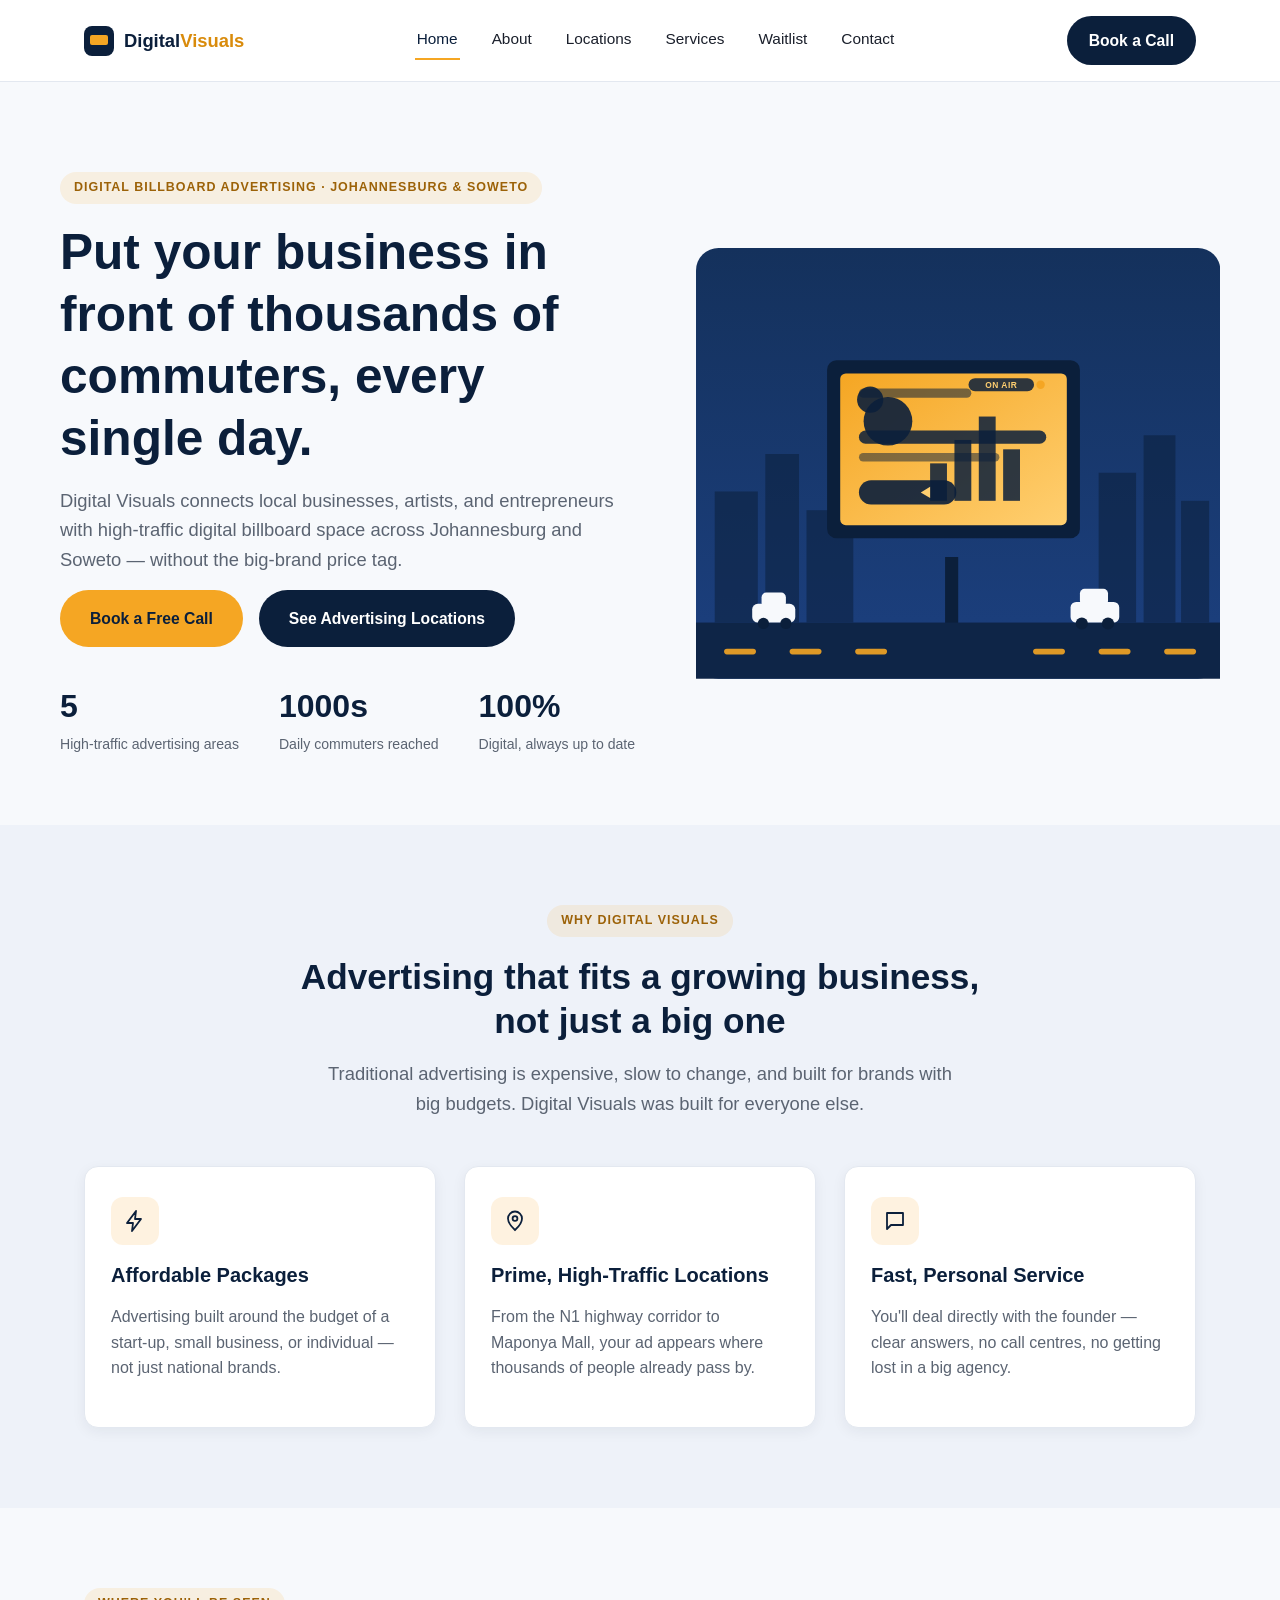
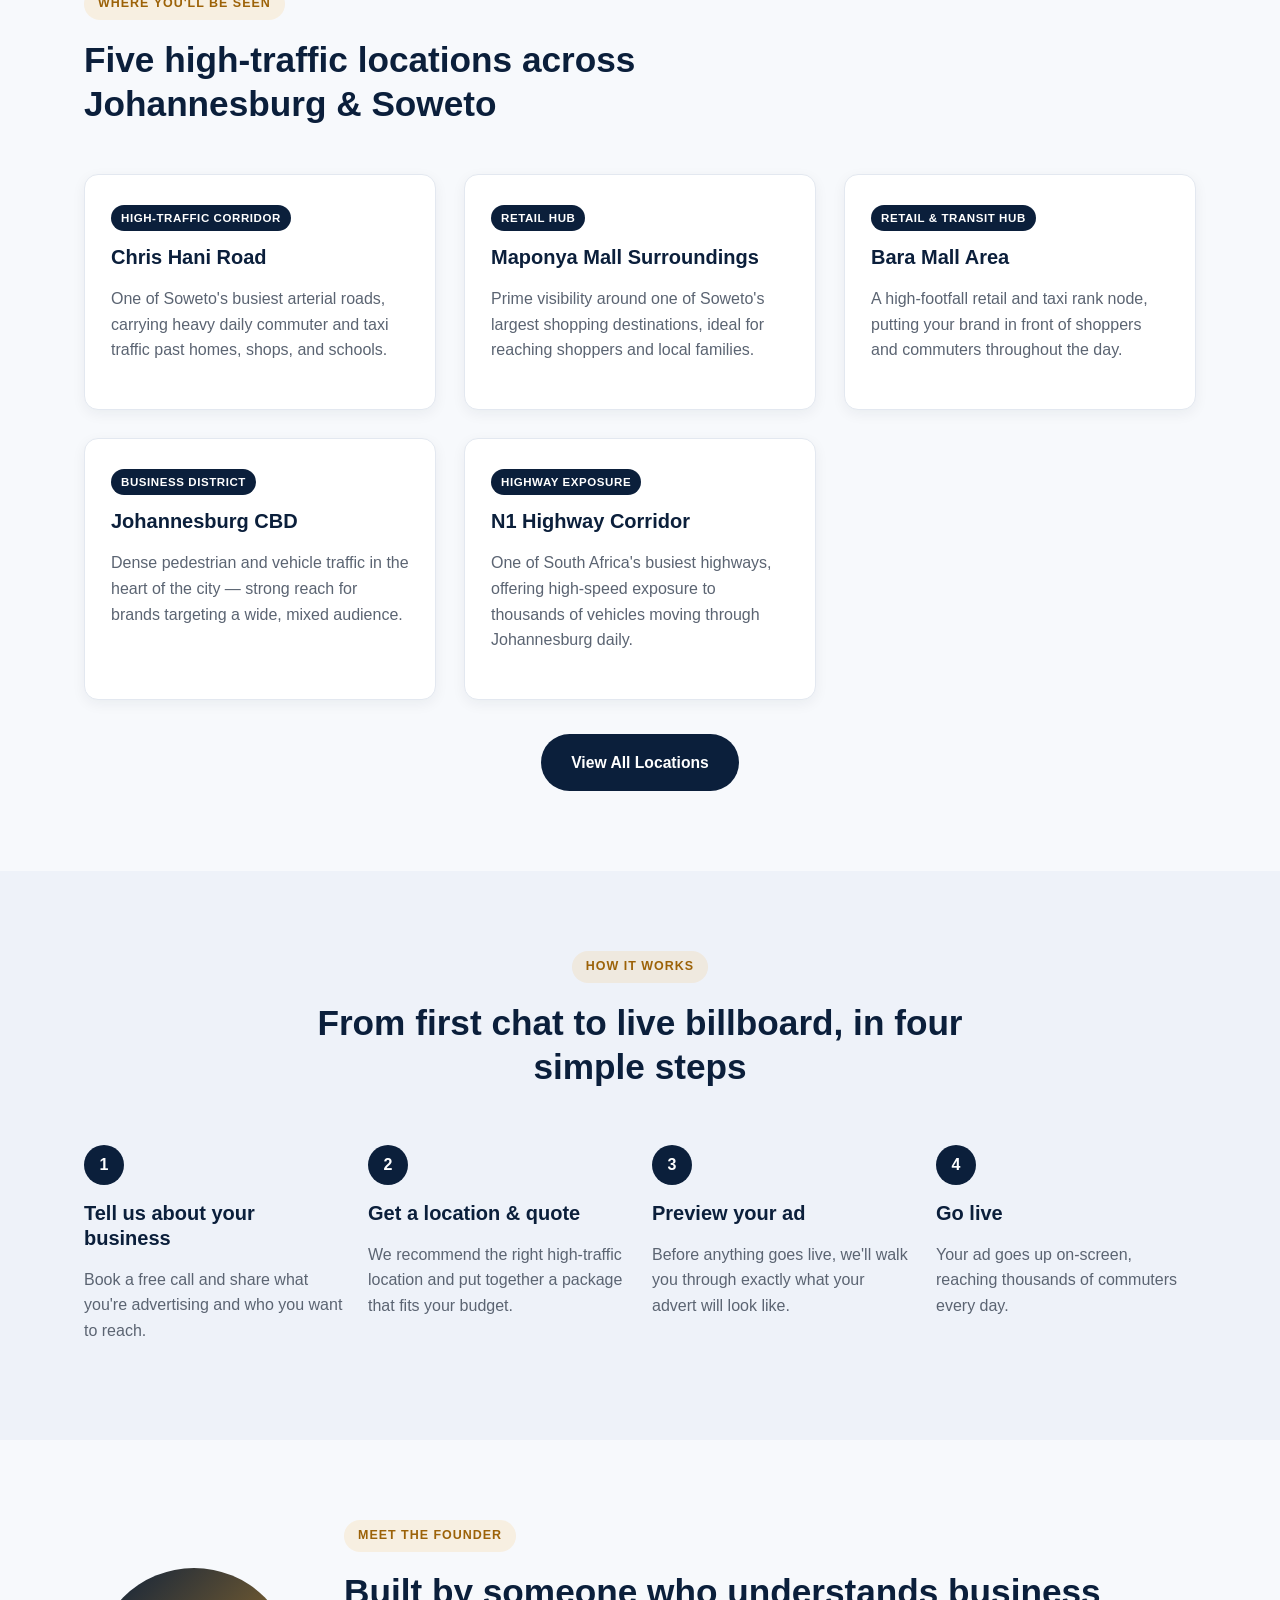
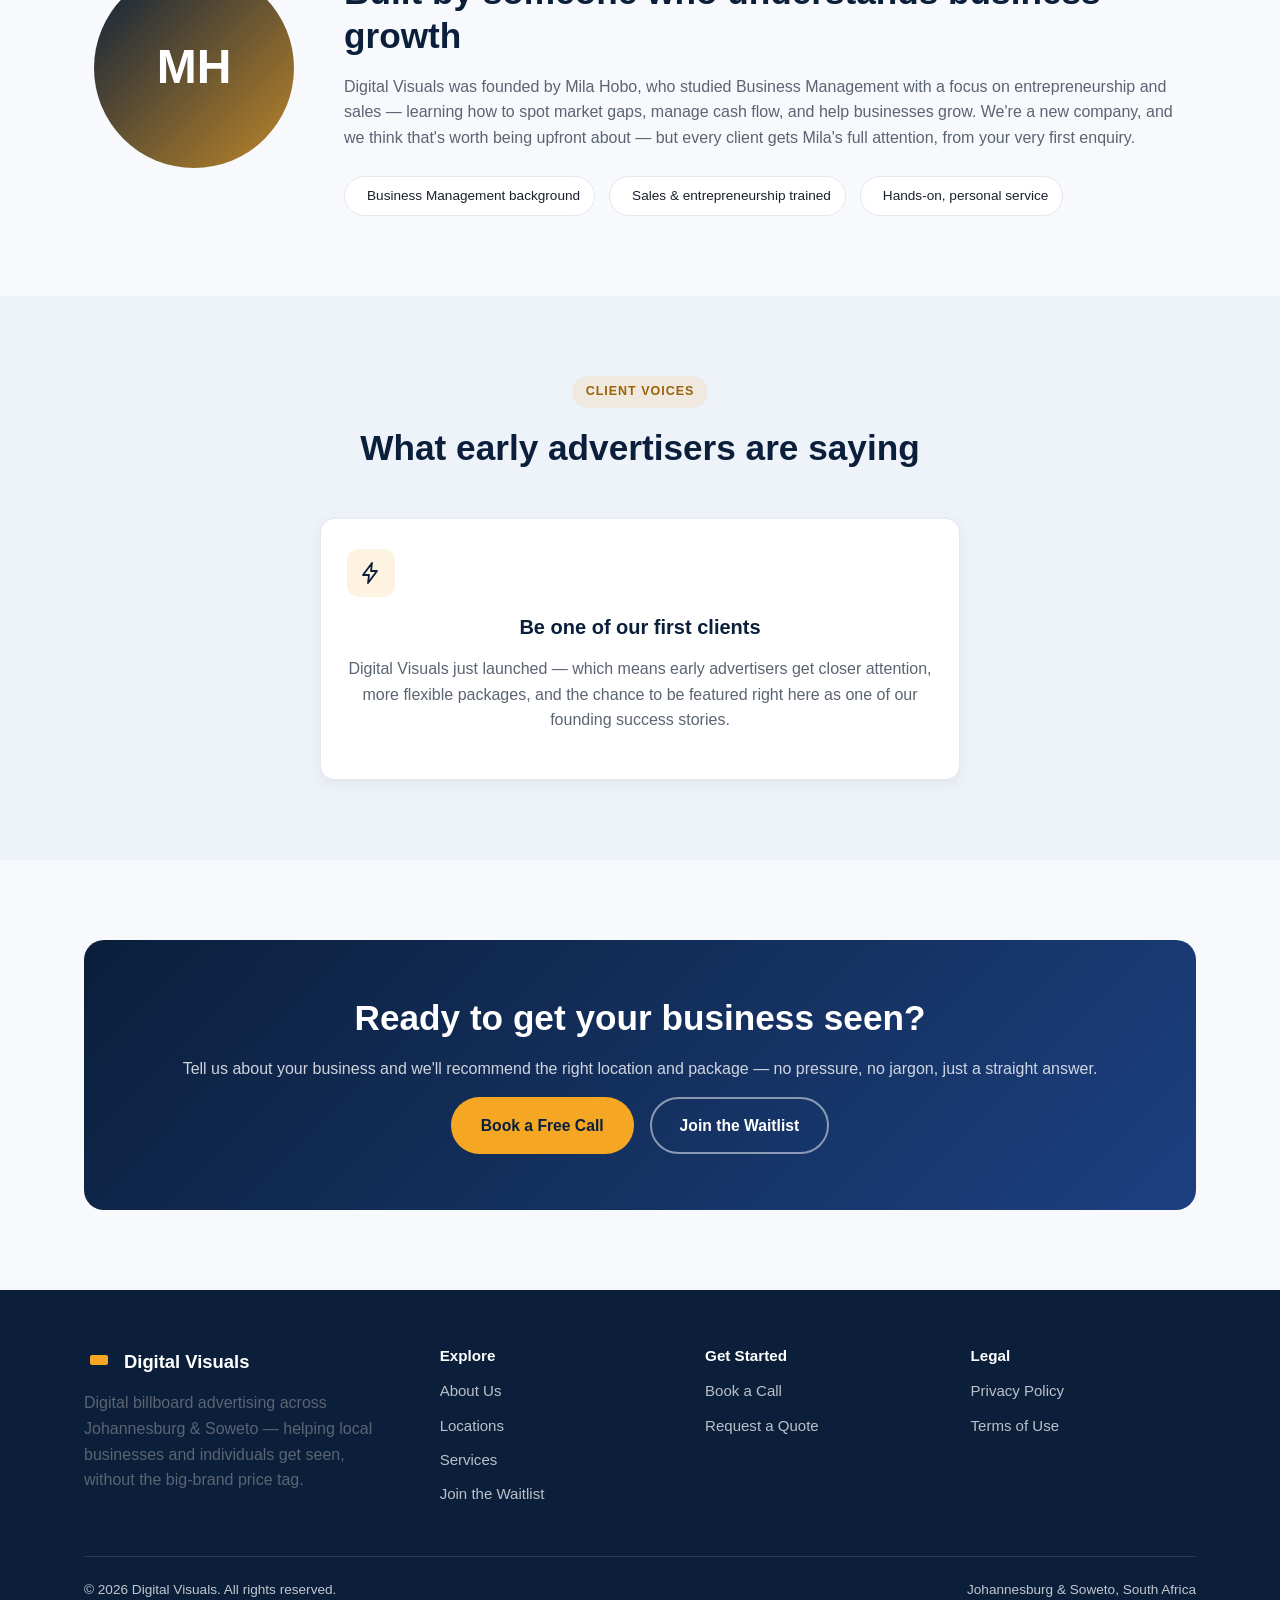
==== commit 2ba42be0: "Animate the digital billboard hero and add scroll motion - Hero billboard screen now cross-fades bet" ====
--- a/index.html
+++ b/index.html
@@ -60,9 +60,9 @@
       <a href="locations.html" class="btn btn-navy">See Advertising Locations</a>
     </div>
     <div class="stat-row">
-      <div class="stat"><div class="num">5</div><div class="label">High-traffic advertising areas</div></div>
-      <div class="stat"><div class="num">1000s</div><div class="label">Daily commuters reached</div></div>
-      <div class="stat"><div class="num">100%</div><div class="label">Digital, always up to date</div></div>
+      <div class="stat"><div class="num" data-count-to="5">5</div><div class="label">High-traffic advertising areas</div></div>
+      <div class="stat"><div class="num" data-count-to="1000" data-suffix="s">1000s</div><div class="label">Daily commuters reached</div></div>
+      <div class="stat"><div class="num" data-count-to="100" data-suffix="%">100%</div><div class="label">Digital, always up to date</div></div>
     </div>
   </div>
   <div class="hero-art">
@@ -93,14 +93,27 @@
   <!-- billboard frame -->
   <rect x="140" y="120" width="270" height="190" rx="10" fill="#0b1f3b"/>
   <rect x="154" y="134" width="242" height="162" rx="6" fill="url(#screen)"/>
-  <!-- billboard content: simple bar chart + dot to suggest an ad -->
-  <g>
+  <!-- billboard content: two ad creatives cross-fade, like a real digital billboard rotating campaigns -->
+  <g class="billboard-slide billboard-slide-a">
     <circle cx="205" cy="185" r="26" fill="#0b1f3b" opacity="0.9"/>
     <rect x="250" y="230" width="18" height="40" fill="#0b1f3b" opacity="0.85"/>
     <rect x="276" y="205" width="18" height="65" fill="#0b1f3b" opacity="0.85"/>
     <rect x="302" y="180" width="18" height="90" fill="#0b1f3b" opacity="0.85"/>
     <rect x="328" y="215" width="18" height="55" fill="#0b1f3b" opacity="0.85"/>
     <rect x="174" y="150" width="120" height="10" rx="5" fill="#0b1f3b" opacity="0.55"/>
+  </g>
+  <g class="billboard-slide billboard-slide-b" aria-hidden="true">
+    <circle cx="186" cy="162" r="14" fill="#0b1f3b" opacity="0.9"/>
+    <rect x="174" y="195" width="200" height="14" rx="7" fill="#0b1f3b" opacity="0.85"/>
+    <rect x="174" y="219" width="150" height="9" rx="4.5" fill="#0b1f3b" opacity="0.5"/>
+    <rect x="174" y="248" width="104" height="26" rx="13" fill="#0b1f3b" opacity="0.9"/>
+    <path d="M240 261l10-6v12l-10-6Z" fill="#ffcf70"/>
+  </g>
+  <!-- on-air indicator: reinforces "100% digital, always up to date" -->
+  <g class="billboard-live">
+    <circle cx="368" cy="146" r="4.5" fill="#f5a623"/>
+    <rect x="291" y="139" width="70" height="14" rx="7" fill="#0b1f3b" opacity="0.85"/>
+    <text x="326" y="149" text-anchor="middle" font-family="Poppins, Inter, sans-serif" font-size="9" font-weight="700" letter-spacing="0.06em" fill="#ffcf70">ON AIR</text>
   </g>
   <!-- road -->
   <rect x="0" y="400" width="560" height="60" fill="#0e2547"/>
--- a/assets/style.css
+++ b/assets/style.css
@@ -273,6 +273,28 @@
 
 .hero-art { position: relative; }
 
+/* Digital billboard hero: two ad creatives cross-fade on a loop, like the
+   real product — a screen that keeps showing something. 8s cycle, phase-
+   shifted by half so one slide is always fully visible. */
+@media (prefers-reduced-motion: no-preference) {
+  .billboard-slide { animation: billboard-cycle 8s ease-in-out infinite; }
+  .billboard-slide-b { animation-delay: -4s; }
+  .billboard-live circle { animation: billboard-pulse 1.8s ease-in-out infinite; transform-origin: 368px 146px; }
+}
+@keyframes billboard-cycle {
+  0%, 40% { opacity: 1; }
+  50%, 90% { opacity: 0; }
+  100% { opacity: 1; }
+}
+@keyframes billboard-pulse {
+  0%, 100% { opacity: 1; transform: scale(1); }
+  50% { opacity: 0.45; transform: scale(0.8); }
+}
+@media (prefers-reduced-motion: reduce) {
+  .billboard-slide-b { opacity: 0; }
+  .billboard-live circle { opacity: 1; }
+}
+
 /* ---- Cards / grids ---- */
 .grid { display: grid; gap: 28px; }
 .grid-3 { grid-template-columns: repeat(3, 1fr); }
@@ -285,6 +307,15 @@
   border-radius: var(--radius);
   padding: 30px 26px;
   box-shadow: var(--shadow-sm);
+  transition: transform 0.25s ease, box-shadow 0.25s ease, border-color 0.25s ease;
+}
+.card:hover {
+  transform: translateY(-4px);
+  border-color: rgba(245, 166, 35, 0.4);
+  box-shadow: 0 16px 32px rgba(11, 31, 59, 0.12), 0 0 0 1px rgba(245, 166, 35, 0.12);
+}
+@media (prefers-reduced-motion: reduce) {
+  .card:hover { transform: none; }
 }
 .card .icon-badge {
   width: 48px; height: 48px;
@@ -297,7 +328,7 @@
 
 .stat-row { display: flex; gap: 40px; flex-wrap: wrap; margin-top: 34px; }
 .stat { }
-.stat .num { font-family: "Poppins", sans-serif; font-size: 2rem; font-weight: 700; color: var(--navy); }
+.stat .num { font-family: "Poppins", sans-serif; font-size: 2rem; font-weight: 700; color: var(--navy); font-variant-numeric: tabular-nums; }
 .section-navy .stat .num { color: #fff; }
 .stat .label { font-size: 0.88rem; color: var(--text-muted); }
 .section-navy .stat .label { color: rgba(255,255,255,0.7); }
@@ -491,12 +522,16 @@
 
 .divider { height: 1px; background: var(--border); margin: 60px 0 0; }
 
-/* ---- Scroll reveal (JS adds .reveal on load, .is-visible on intersect) ---- */
+/* ---- Scroll reveal (JS adds .reveal on load, .is-visible on intersect) ----
+   main.js also sets a --reveal-delay custom property per element, based on
+   its position within a shared .grid/.steps/.badge-list, so a row of cards
+   arrives as a short wave rather than all at once. */
 @media (prefers-reduced-motion: no-preference) {
   .reveal {
     opacity: 0;
     transform: translateY(18px);
     transition: opacity 0.55s ease, transform 0.55s ease;
+    transition-delay: var(--reveal-delay, 0s);
   }
   .reveal.is-visible {
     opacity: 1;
